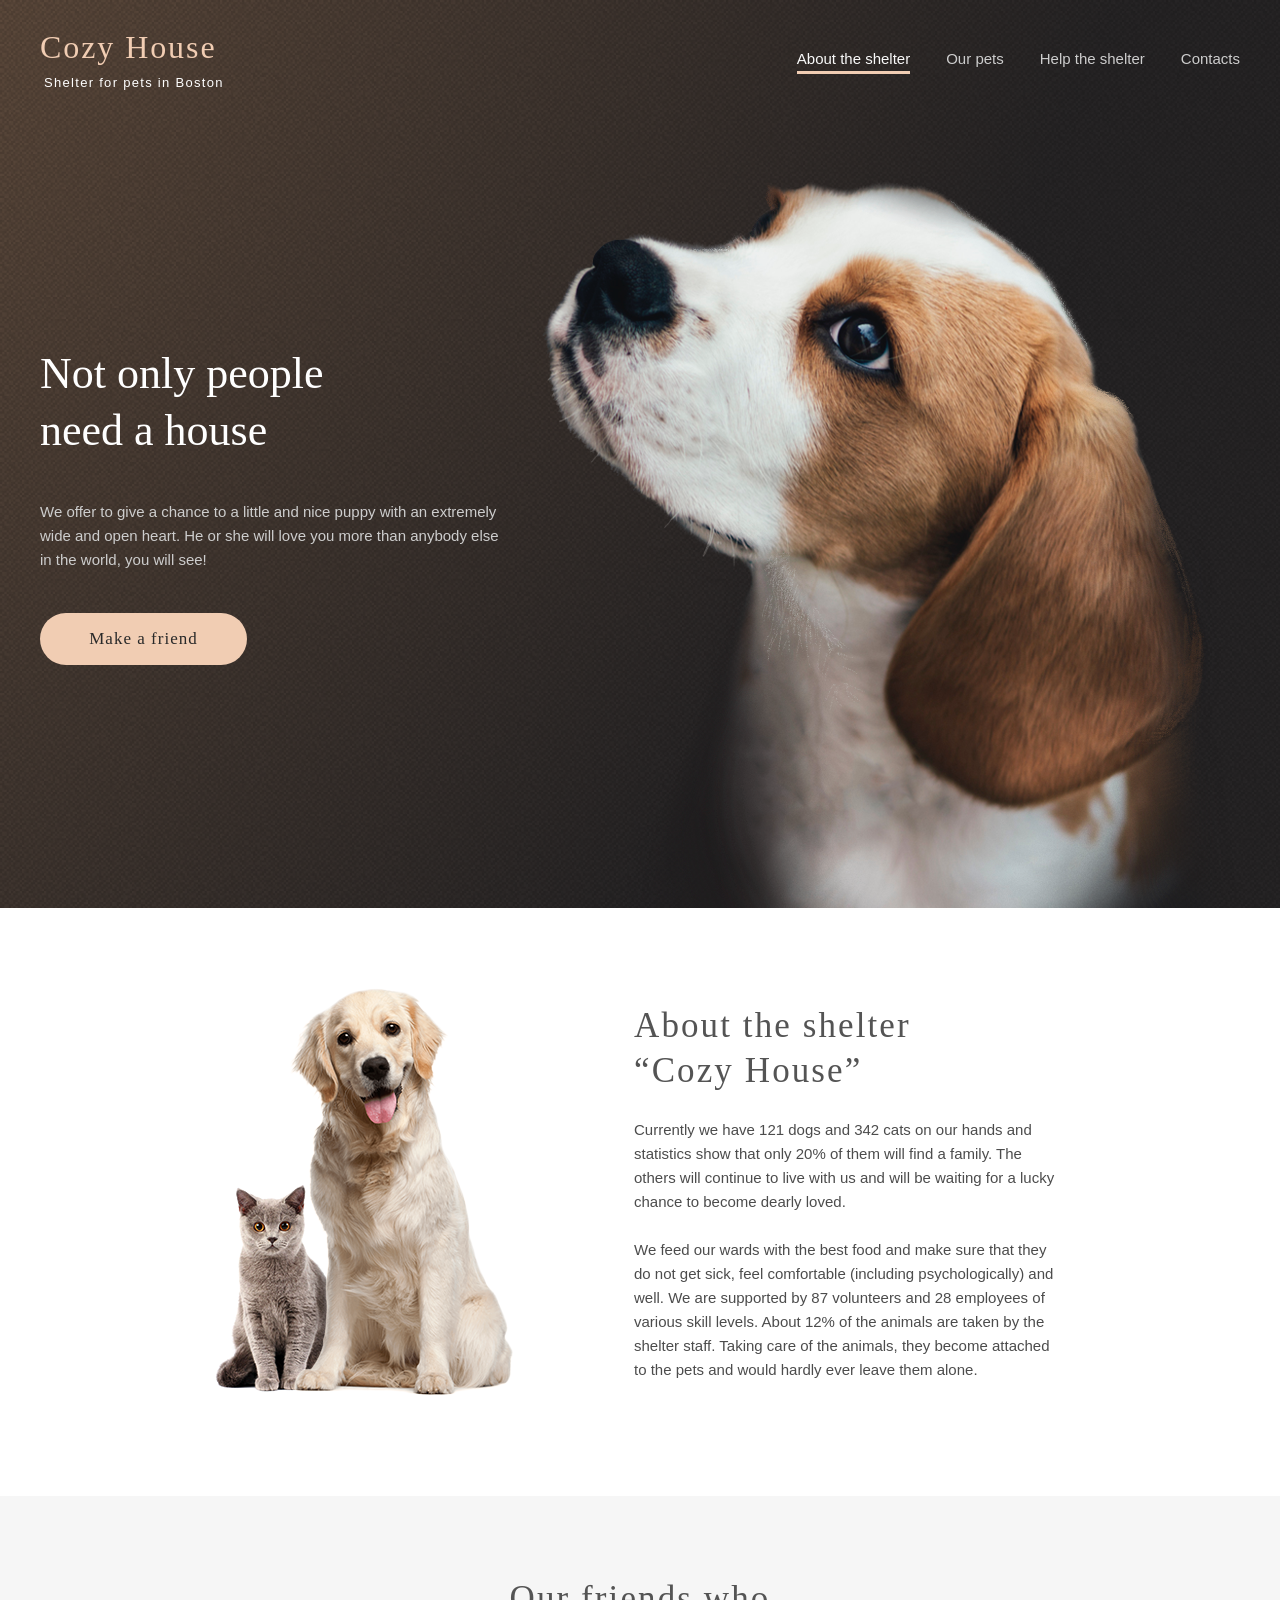
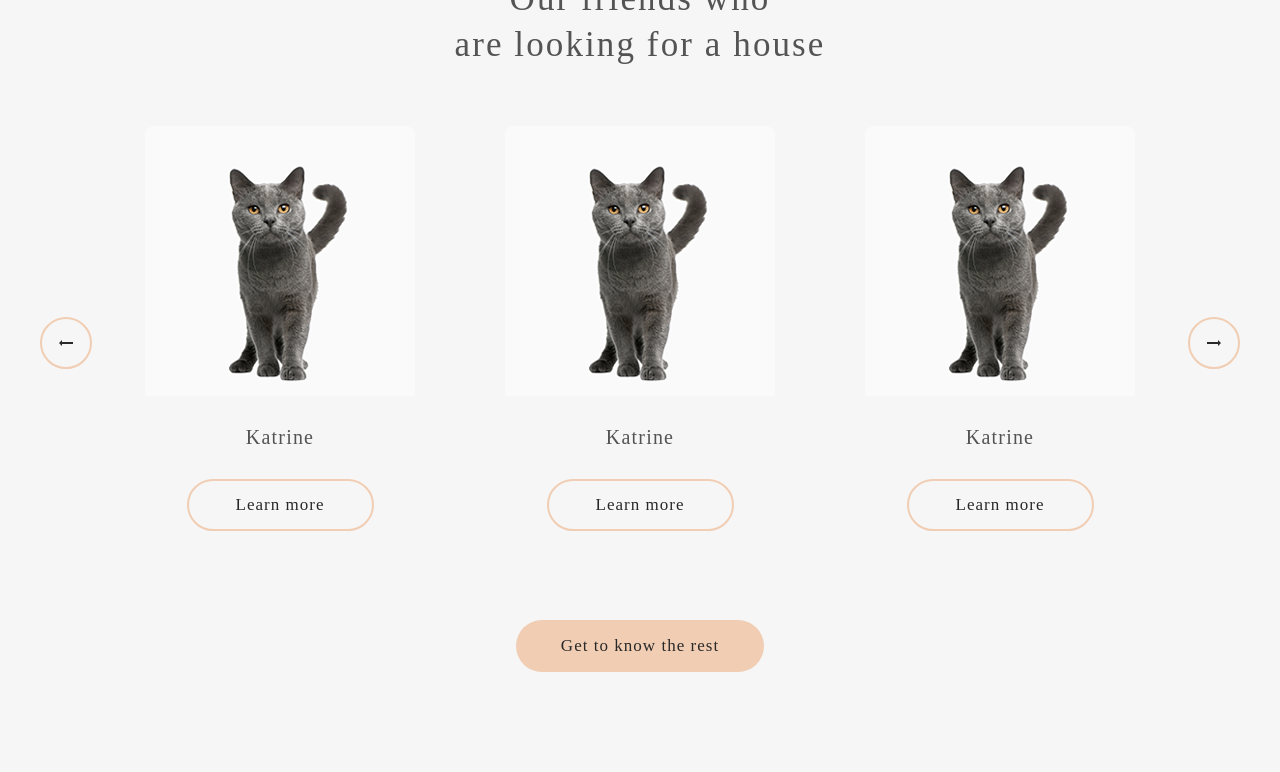
==== shelter/pages/main/index.html @ d829d727 "Merge pull request #4 from rolling-scopes-school/shelter shelter-3" ====
<!DOCTYPE html>
<html lang="en">

<head>
  <meta charset="UTF-8">
  <meta http-equiv="X-UA-Compatible" content="IE=edge">
  <meta name="viewport" content="width=device-width, initial-scale=1.0">
  <link rel="stylesheet" href="style.css">
  <link class="flav" rel="icon" href="../../assets/svg/flav.svg">
  <title>shelter</title>
</head>

<body>
  <header>
    <div class="logo">
      <h1>Cozy House</h1>
      <p>Shelter for pets in Boston</p>
    </div>
    <nav>
      <li class="selected">
        <a href="" class="subheading selected-nav">About the shelter</a>
      </li>
      <li>
        <a href="" class="subheading own-nav">Our pets</a>
      </li>
      <li>
        <a href="" class="subheading own-nav">Help the shelter</a>
      </li>
      <li>
        <a href="" class="subheading own-nav">Contacts</a>
      </li>
    </nav>
  </header>
  <main>
    <section class="not-only">
      <div class="not-only-container">
        <div class="not-only-text">
          <h2 class="header-2">Not only people<br>need a house</h2>
          <p class="subheading">We offer to give a chance to a little and nice puppy with an extremely wide and open
            heart. He or she will love you more than anybody else in the world, you will see!</p>
          <button class="button">Make a friend</button>
        </div>
        <div class="main-dog"></div>
      </div>
    </section>
    <section class="about">
      <div class="about-container">
        <div class="about-pets"></div>
        <div class="about-text">
          <h3 class="header-3">About the shelter<br>“Cozy House”</h3>
          <p class="subheading">Currently we have 121 dogs and 342 cats on our hands and statistics show that only 20% of them will find a family. The others will continue to live with us and will be waiting for a lucky chance to become dearly loved.</p>
          <p class="subheading">We feed our wards with the best food and make sure that they do not get sick, feel comfortable (including psychologically) and well. We are supported by 87 volunteers and 28 employees of various skill levels. About 12% of the animals are taken by the shelter staff. Taking care of the animals, they become attached to the pets and would hardly ever leave them alone.</p>
        </div>
      </div>
    </section>
    <section class="our-friends">
      <div class="our-friends-container">
        <h3 class="header-3">Our friends who<br>are looking for a house</h3>
        <div class="slider">
          <button class="arrow-left">
            <div class="arrow-left-icon"></div>
          </button>
          <button class="arrow-right">
            <div class="arrow-right-icon"></div>
          </button>
          <div class="slider-inner">
            <div class="card">
              <div class="card-foto"></div>
              <h4 class="header-4">Katrine</h4>
              <button class="button">Learn more</button>
            </div>

            <div class="card">
              <div class="card-foto"></div>
              <h4 class="header-4">Katrine</h4>
              <button class="button">Learn more</button>
            </div>

            <div class="card">
              <div class="card-foto"></div>
              <h4 class="header-4">Katrine</h4>
              <button class="button">Learn more</button>
            </div>
          </div>
        </div>
        <button class="button rest">Get to know the rest</button>
      </div>
    </section>
    <section class="help"></section>
    <section class="in-addition"></section>
  </main>
  <footer></footer>
  <script src="script.js"></script>
</body>

</html>
---- shelter/pages/main/style.css ----
@font-face {
  font-family: "GeorgiaRegular";
  src: url("/shelter/assets/fonts/GeorgiaRegular/GeorgiaRegular.eot");
  src: url("/shelter/assets/fonts/GeorgiaRegular/GeorgiaRegular.eot?#iefix")format("embedded-opentype"),
    url("/shelter/assets/fonts/GeorgiaRegular/GeorgiaRegular.woff") format("woff"),
    url("/shelter/assets/fonts/GeorgiaRegular/GeorgiaRegular.ttf") format("truetype");
  font-style: normal;
  font-weight: 400;
}

@font-face {
  font-family: "ArialRegular";
  src: url("/shelter/assets/fonts/ArialRegular/ArialRegular.eot");
  src: url("/shelter/assets/fonts/ArialRegular/ArialRegular.eot?#iefix")format("embedded-opentype"),
    url("/shelter/assets/fonts/ArialRegular/ArialRegular.woff") format("woff"),
    url("/shelter/assets/fonts/ArialRegular/ArialRegular.ttf") format("truetype");
  font-weight: 400;
}

* {
  box-sizing: border-box;
}

p,
h1,
h2,
h3,
h4 {
  margin-block-start: 0;
  margin-block-end: 0;
}

.header-2 {
  font-family: 'Georgia';
  font-style: normal;
  font-weight: 400;
  font-size: 44px;
  line-height: 130%;
  /* or 57px */
}

.header-3 {
  font-family: 'Georgia';
  font-style: normal;
  font-weight: 400;
  font-size: 35px;
  line-height: 130%;
  /* or 45px */
  letter-spacing: 0.06em;
}

.header-4 {
  font-family: 'Georgia';
  font-style: normal;
  font-weight: 400;
  font-size: 20px;
  line-height: 115%;
  /* identical to box height, or 23px */
  letter-spacing: 0.06em;
}

.header-5 {
  font-family: 'Georgia';
  font-style: normal;
  font-weight: 400;
  font-size: 20px;
  line-height: 115%;
  /* identical to box height, or 23px */
  letter-spacing: 0.06em;
}

.subheading {
  font-family: 'Arial';
  font-style: normal;
  font-weight: 400;
  font-size: 15px;
  line-height: 160%;
  /* identical to box height, or 24px */
}

.paragraph {
  font-family: 'Arial';
  font-style: italic;
  font-weight: 400;
  font-size: 12px;
  line-height: 150%;
  /* identical to box height, or 18px */
}

.button {
  font-family: 'Georgia';
  font-style: normal;
  font-weight: 400;
  font-size: 17px;
  line-height: 130%;
  /* identical to box height, or 22px */
  letter-spacing: 0.06em;
  margin-block-end: 0;
}

body {
  width: 100vw;
  height: 100vh;
  margin: 0;
  display: flex;
  flex-direction: column;
  align-items: center;
  /* background-color: rgb(210, 194, 225); */
  scroll-behavior: smooth;
}

header {
  width: 1280px;
  height: 60px;
  padding: 0px 40px;
  display: flex;
  flex-direction: row;
  justify-content: space-between;
  align-items: center;
  position: absolute;
  top: 30px;
}

.logo {
  height: 100%;
}

.logo h1 {
  font-family: 'Georgia';
  font-style: normal;
  font-weight: 400;
  font-size: 32px;
  line-height: 110%;
  /* or 35px */
  letter-spacing: 0.06em;
  color: #F1CDB3;
}

.logo p {
  font-family: 'Arial';
  font-style: normal;
  font-weight: 400;
  font-size: 13px;
  line-height: 15px;
  /* identical to box height */
  letter-spacing: 0.1em;
  color: #FFFFFF;
  margin-block-start: 10px;
  padding-left: 4px;
}

header nav {
  display: flex;
  flex-direction: row;
  column-gap: 36px;
}

header nav li {
  list-style: none;
}

header nav li a {
  text-decoration: none;
}

.own-nav {
  color: #CDCDCD;
}

.selected-nav {
  color: #FAFAFA;
}

.selected {
  border-bottom: solid 3px #F1CDB3;
}


main {
  width: 1280px;
}

.not-only {
  width: 100%;
  background: url("../../assets/png/start-screen-gradient-background.png")
}

.not-only-container {
  width: 100%;
  padding: 180px 40px 0px 40px;
  display: flex;
  flex-direction: row;
  justify-content: space-between;
  /* text-align: center; */
}

.not-only-text {
  width: 39%;
  padding-top: 165px;
  display: flex;
  flex-direction: column;
  row-gap: 41px;
}

.not-only-text h2 {
  color: #FFFFFF;
}

.not-only-text p {
  color: #CDCDCD;
}

.not-only-text button {
  width: 207px;
  height: 52px;
  /* width: 45.2%; */
  /* padding: 15px 1px; */
  background: #F1CDB3;
  border-radius: 100px;
  border: #F1CDB3;
  color: #292929;
}

.main-dog {
  width: 698px;
  height: 728px;
  background: url("../../assets/png/start-screen-puppy.png");
}




/* about */
.about {
  width: 100%;
}

.about-container {
  padding: 80px 40px 100px 40px;
  display: flex;
  flex-direction: row;
  align-items: center;
  column-gap: 120px;
}

.about-pets {
  margin-left: 14.5%;
  width: 300px;
  height: 408px;
  background: url("../../assets/png/about-pets.png");
}

.about-text {
  width: 36%;
  display: flex;
  flex-direction: column;
  row-gap: 24px;
}

.about-text h3 {
  color: #545454;
}

.about-text p {
  color: #4C4C4C;
}



/* our-friends */
.our-friends {
  width: 100%;
  background: #F6F6F6;
}

.our-friends-container {
  padding: 80px 40px 100px 40px;
  display: flex;
  flex-direction: column;
  align-items: center;
  row-gap: 59px;
}

.our-friends-container h3 {
  text-align: center;
  color: #545454;
}

.slider {
  width: 100%;
  position: relative;
}

.slider-inner {
  padding: 0px 105px;
  display: flex;
  flex-direction: row;
  column-gap: 90px;
}

.arrow-left {
  width: 52px;
  height: 52px;
  position: absolute;
  top: 44%;
  left: 0;
  border: 2px solid #F1CDB3;
  border-radius: 100px;
  background: none;
  display: flex;
  flex-direction: row;
  justify-content: center;
  align-items: center;
}

.arrow-left-icon {
  width: 14px;
  height: 6px;
  background: url("../../assets/svg/left.svg");
}

.arrow-right {
  width: 52px;
  height: 52px;
  position: absolute;
  top: 44%;
  right: 0;
  border: 2px solid #F1CDB3;
  background: none;
  border-radius: 100px;
  display: flex;
  flex-direction: row;
  justify-content: center;
  align-items: center;
}

.arrow-right-icon {
  width: 14px;
  height: 6px;
  background: url("../../assets/svg/right.svg");
}

.card {
  width: 270px;
  height: 435px;
  padding-bottom: 30px;
  display: flex;
  flex-direction: column;
  align-items: center;
  justify-content: space-between;
}

.card h4 {
  color: #545454;
}

.card-foto {
  width: 270px;
  height: 270px;
  border-radius: 9px 9px 0px 0px;
  background: url("../../assets/png/pets-katrine.png");
}

.card button {
  width: 187px;
  height: 52px;
  border: 2px solid #F1CDB3;
  border-radius: 100px;
  background: none;
  color: #292929;
}

.rest {
  padding: 15px 45px;
  background: #F1CDB3;
  border-radius: 100px;
  border: #F1CDB3;
  color: #292929;
}







footer {
  width: 1280px;
}
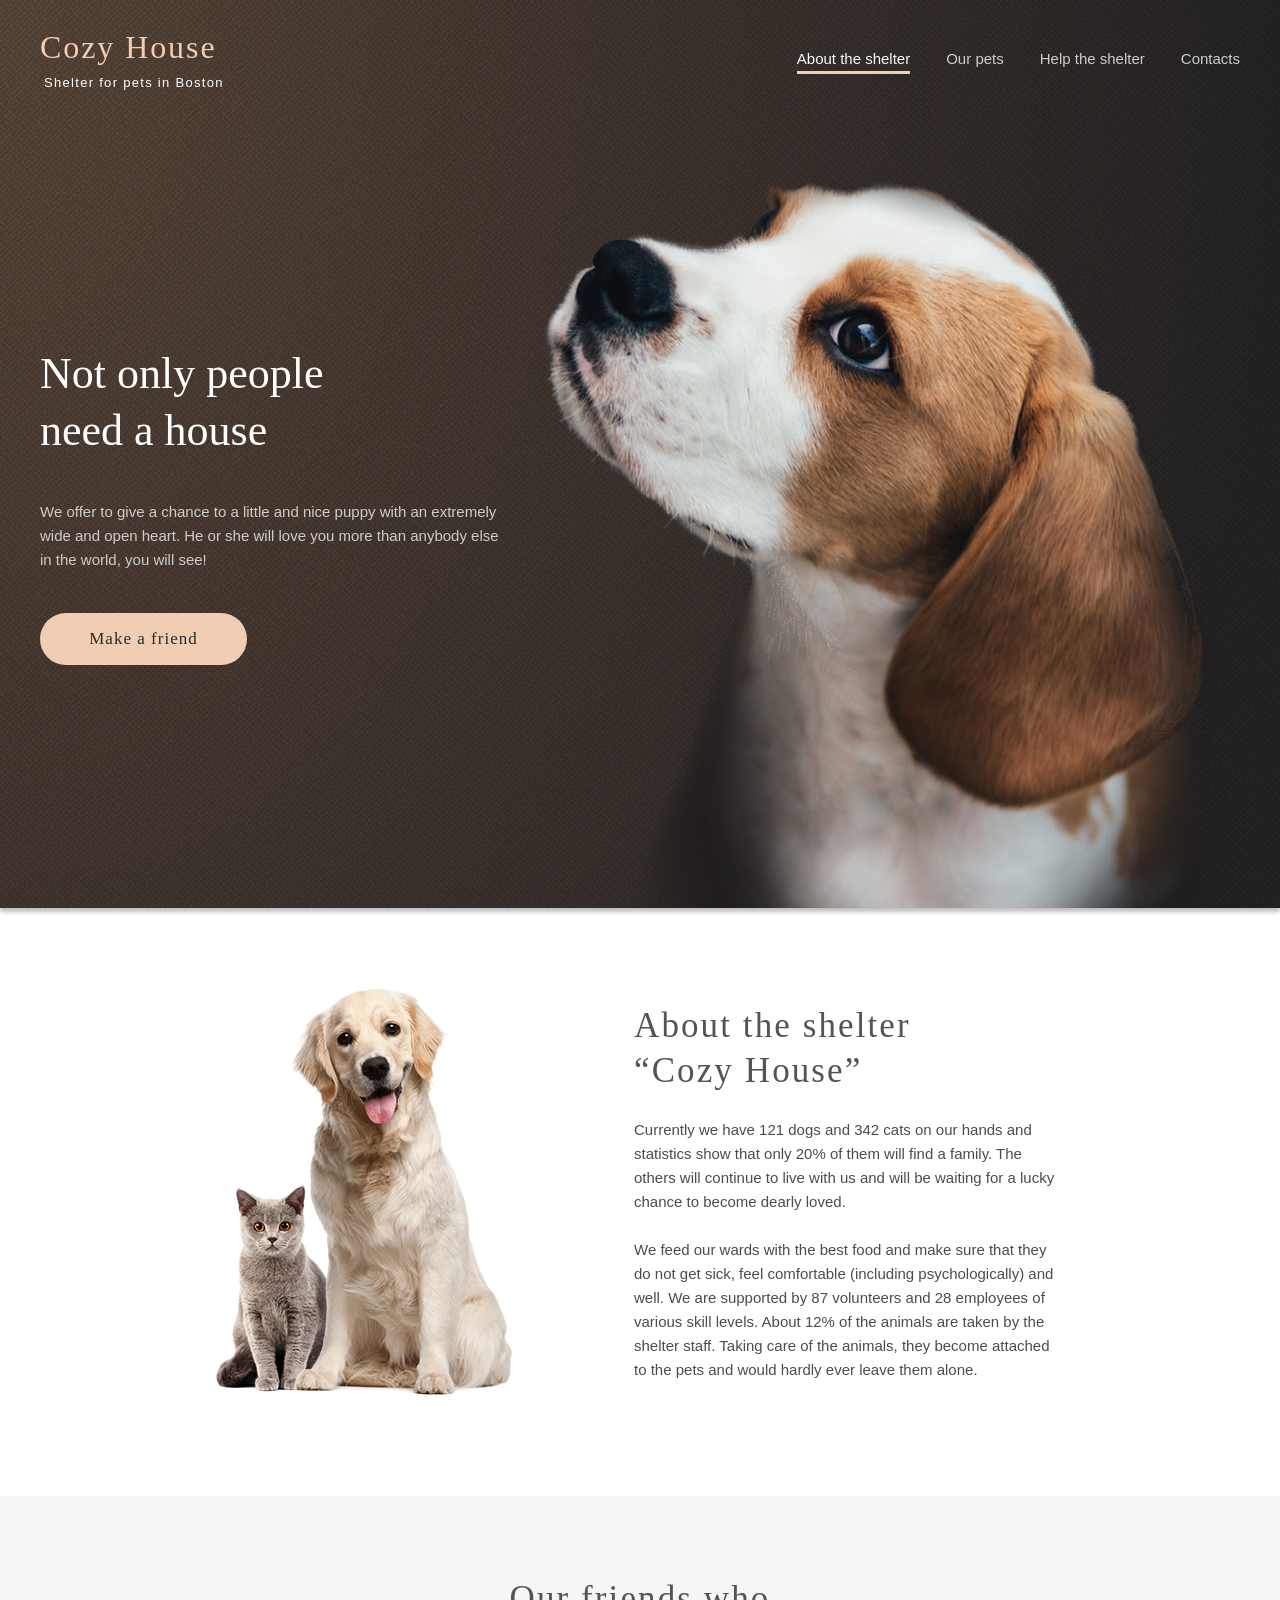
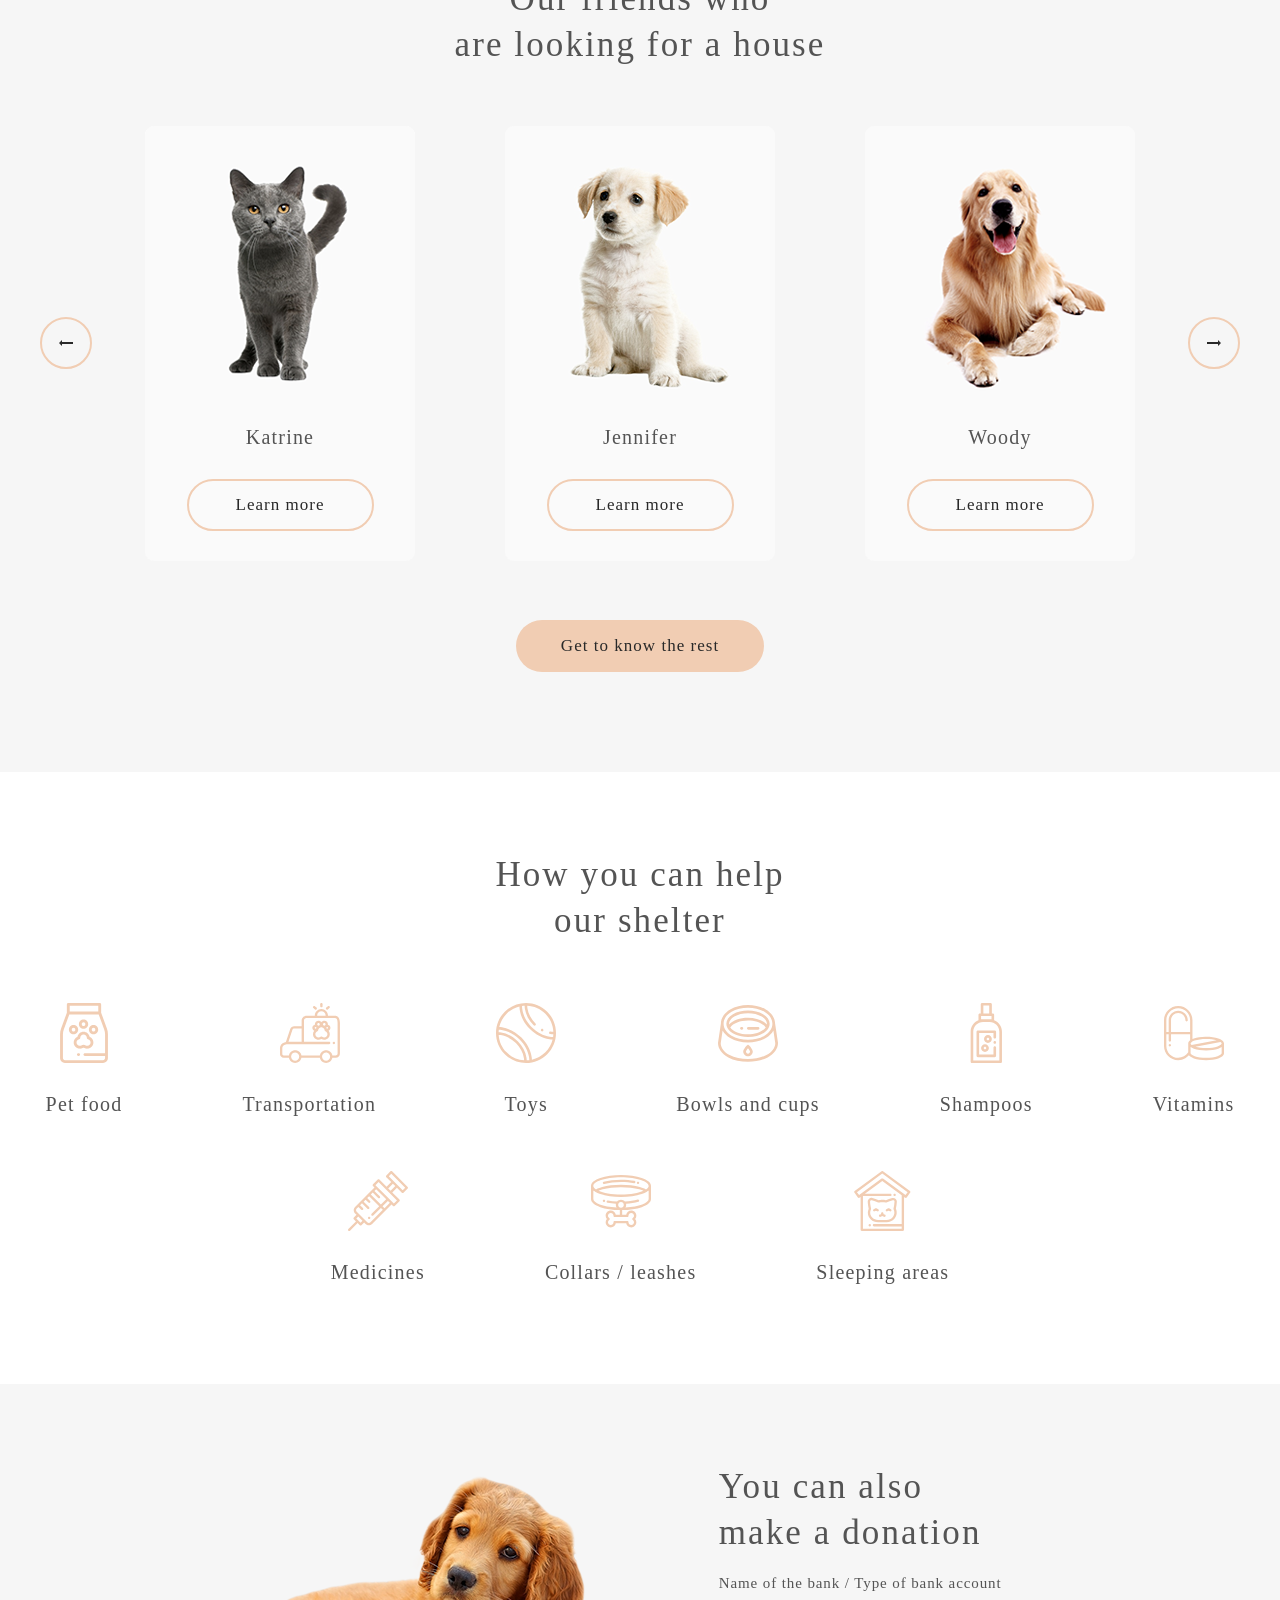
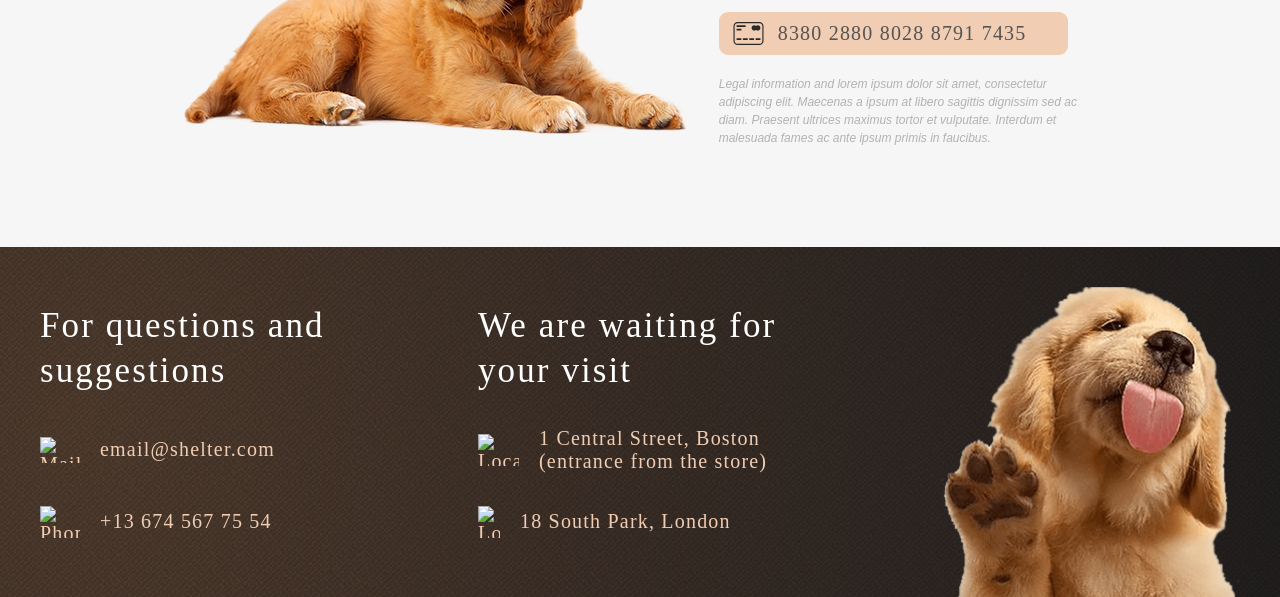
==== commit 104c48a5: "Merge pull request #5 from rolling-scopes-school/shelter shelter-4" ====
--- a/shelter/pages/main/index.html
+++ b/shelter/pages/main/index.html
@@ -13,23 +13,32 @@
 <body>
   <header>
     <div class="logo">
-      <h1>Cozy House</h1>
-      <p>Shelter for pets in Boston</p>
+      <h1><a href="#">Cozy House
+          <span class="logo-text">Shelter for pets in Boston</span>
+        </a></h1>
+      <!-- <p>Shelter for pets in Boston</p> -->
     </div>
-    <nav>
-      <li class="selected">
-        <a href="" class="subheading selected-nav">About the shelter</a>
-      </li>
-      <li>
-        <a href="" class="subheading own-nav">Our pets</a>
-      </li>
-      <li>
-        <a href="" class="subheading own-nav">Help the shelter</a>
-      </li>
-      <li>
-        <a href="" class="subheading own-nav">Contacts</a>
-      </li>
-    </nav>
+    <div class="navigation">
+      <input type="radio" name="groop" id="about" checked="checked">
+      <label for="about">
+        <a href="" class="subheading">About the shelter</a>
+      </label>
+
+      <input type="radio" name="groop" id="pets">
+      <label for="pets">
+        <a href="../our-pets/index.html" class="subheading">Our pets</a>
+      </label>
+
+      <input type="radio" name="groop" id="help-shelter" >
+      <label for="help-shelter">
+        <a href="#help" class="subheading">Help the shelter</a>
+      </label>
+
+      <input type="radio" name="groop" id="contacts">
+      <label for="contacts">
+        <a href="#footer" class="subheading">Contacts</a>
+      </label>
+    </div>
   </header>
   <main>
     <section class="not-only">
@@ -38,22 +47,33 @@
           <h2 class="header-2">Not only people<br>need a house</h2>
           <p class="subheading">We offer to give a chance to a little and nice puppy with an extremely wide and open
             heart. He or she will love you more than anybody else in the world, you will see!</p>
-          <button class="button">Make a friend</button>
+          <form action="#our-friends">
+            <button class="button">Make a friend
+              <!-- <a href="#our-friends" class="button">Make a friend</a> -->
+            </button>
+          </form>
         </div>
         <div class="main-dog"></div>
       </div>
     </section>
+
     <section class="about">
       <div class="about-container">
         <div class="about-pets"></div>
         <div class="about-text">
           <h3 class="header-3">About the shelter<br>“Cozy House”</h3>
-          <p class="subheading">Currently we have 121 dogs and 342 cats on our hands and statistics show that only 20% of them will find a family. The others will continue to live with us and will be waiting for a lucky chance to become dearly loved.</p>
-          <p class="subheading">We feed our wards with the best food and make sure that they do not get sick, feel comfortable (including psychologically) and well. We are supported by 87 volunteers and 28 employees of various skill levels. About 12% of the animals are taken by the shelter staff. Taking care of the animals, they become attached to the pets and would hardly ever leave them alone.</p>
+          <p class="subheading">Currently we have 121 dogs and 342 cats on our hands and statistics show that only 20%
+            of them will find a family. The others will continue to live with us and will be waiting for a lucky chance
+            to become dearly loved.</p>
+          <p class="subheading">We feed our wards with the best food and make sure that they do not get sick, feel
+            comfortable (including psychologically) and well. We are supported by 87 volunteers and 28 employees of
+            various skill levels. About 12% of the animals are taken by the shelter staff. Taking care of the animals,
+            they become attached to the pets and would hardly ever leave them alone.</p>
         </div>
       </div>
     </section>
-    <section class="our-friends">
+
+    <section class="our-friends" id="our-friends">
       <div class="our-friends-container">
         <h3 class="header-3">Our friends who<br>are looking for a house</h3>
         <div class="slider">
@@ -65,20 +85,20 @@
           </button>
           <div class="slider-inner">
             <div class="card">
-              <div class="card-foto"></div>
+              <div class="card-foto one"></div>
               <h4 class="header-4">Katrine</h4>
               <button class="button">Learn more</button>
             </div>
 
             <div class="card">
-              <div class="card-foto"></div>
-              <h4 class="header-4">Katrine</h4>
+              <div class="card-foto two"></div>
+              <h4 class="header-4">Jennifer</h4>
               <button class="button">Learn more</button>
             </div>
 
             <div class="card">
-              <div class="card-foto"></div>
-              <h4 class="header-4">Katrine</h4>
+              <div class="card-foto three"></div>
+              <h4 class="header-4">Woody</h4>
               <button class="button">Learn more</button>
             </div>
           </div>
@@ -86,10 +106,54 @@
         <button class="button rest">Get to know the rest</button>
       </div>
     </section>
-    <section class="help"></section>
-    <section class="in-addition"></section>
+
+    <section class="help" id="help">
+      <div class="help-container">
+        <h3 class="header-3">How you can help<br>our shelter</h3>
+        <div class="option"></div>
+      </div>
+    </section>
+
+    <section class="in-addition">
+      <div class="in-addition-container">
+        <div class="in-addition-foto"></div>
+        <div class="in-addition-text">
+          <h3 class="header-3">You can also<br>make a donation</h3>
+          <p class="bank-text">Name of the bank / Type of bank account</p>
+          <form action="">
+            <!-- <div class="credit-card"></div> -->
+            <a class="header-4" href="#!"><img src="../../assets/svg/credit-card.svg" width="35" height="23"
+                alt="Card">8380 2880 8028 8791 7435</a>
+            <!-- <input type="text" placeholder="8380 2880 8028 8791 7435"> -->
+          </form>
+          <p class="paragraph legal-text">Legal information and lorem ipsum dolor sit amet, consectetur adipiscing elit.
+            Maecenas a ipsum at libero sagittis dignissim sed ac diam. Praesent ultrices maximus tortor et vulputate.
+            Interdum et malesuada fames ac ante ipsum primis in faucibus.</p>
+        </div>
+      </div>
+    </section>
   </main>
-  <footer></footer>
+
+  <footer id="footer">
+    <div class="footer-container">
+      <div class="question">
+        <h3 class="header-3">For questions and suggestions</h3>
+        <a class="header-4 mail" href="mailto:email@shelter.com"><img src="../../assets/svg/mail.svg" width="40"
+            height="26" alt="Mail">email@shelter.com</a>
+        <a class="header-4 phone" href="tel:+136745677554"><img src="../../assets/svg/phone.svg" width="40" height="32"
+            alt="Phone">+13 674 567 75 54</a>
+      </div>
+      <div class="visit">
+        <h3 class="header-3">We are waiting for your visit</h3>
+        <a class="header-4 boston" href="https://goo.gl/maps/nt6vTJ9XZNbZL6TB6" target="_blank"><img
+            src="../../assets/svg/pin.svg" width="41" height="32" alt="Location">1 Central Street, Boston (entrance from
+          the store)</a>
+        <a class="header-4 london" href="https://goo.gl/maps/rjoDb4aJfvXNFK4E7" target="_blank"><img
+            src="../../assets/svg/pin.svg" width="22" height="32" alt="Location">18 South Park, London</a>
+      </div>
+      <div class="footer-dog"></div>
+    </div>
+  </footer>
   <script src="script.js"></script>
 </body>
 
--- a/shelter/pages/main/style.css
+++ b/shelter/pages/main/style.css
@@ -19,6 +19,10 @@
 
 * {
   box-sizing: border-box;
+}
+
+html {
+  scroll-behavior: smooth;
 }
 
 p,
@@ -106,7 +110,6 @@
   flex-direction: column;
   align-items: center;
   /* background-color: rgb(210, 194, 225); */
-  scroll-behavior: smooth;
 }
 
 header {
@@ -125,7 +128,18 @@
   height: 100%;
 }
 
-.logo h1 {
+/* .logo h1 {
+  font-family: 'Georgia';
+  font-style: normal;
+  font-weight: 400;
+  font-size: 32px;
+  line-height: 110%;
+  letter-spacing: 0.06em;
+  color: #F1CDB3;
+} */
+
+.logo a {
+  text-decoration: none;
   font-family: 'Georgia';
   font-style: normal;
   font-weight: 400;
@@ -134,9 +148,17 @@
   /* or 35px */
   letter-spacing: 0.06em;
   color: #F1CDB3;
-}
-
-.logo p {
+  display: flex;
+  flex-direction: column;
+  transition: color 0.4s;
+}
+
+.logo a:hover {
+  color: #FDDCC4;
+  transition: color 0.2s;
+}
+
+.logo-text {
   font-family: 'Arial';
   font-style: normal;
   font-weight: 400;
@@ -149,27 +171,41 @@
   padding-left: 4px;
 }
 
-header nav {
-  display: flex;
-  flex-direction: row;
-  column-gap: 36px;
-}
-
-header nav li {
-  list-style: none;
-}
-
-header nav li a {
+.navigation {
+  display: flex;
+  flex-direction: row;
+  column-gap: 14px;
+}
+
+input {
+  width: 0;
+  height: 0;
+  appearance: none;
+}
+
+.navigation a {
+  color: #CDCDCD;
+  display: flex;
+  flex-direction: column;
+  row-gap: 1px;
   text-decoration: none;
-}
-
-.own-nav {
-  color: #CDCDCD;
-}
-
-.selected-nav {
+  transition: color 0.4s;
+}
+
+.navigation a:hover {
   color: #FAFAFA;
-}
+  transition: color 0.2s;
+}
+
+input:checked+label a {
+  color: #FAFAFA;
+  border-bottom: solid 3px #F1CDB3;
+}
+
+/* label a:active {
+  color: #FAFAFA;
+} */
+
 
 .selected {
   border-bottom: solid 3px #F1CDB3;
@@ -177,16 +213,20 @@
 
 
 main {
+  width: 100%;
+}
+
+.not-only {
+  width: 100%;
+  background: url("../../assets/png/noise_transparent@2x.png"), radial-gradient(100% 215.42% at 0% 0%, #5B483A 0%, #262425 100%), #211F20;
+  box-shadow: 0px 4px 4px rgba(0, 0, 0, 0.25);
+  display: flex;
+  flex-direction: column;
+  align-items: center;
+}
+
+.not-only-container {
   width: 1280px;
-}
-
-.not-only {
-  width: 100%;
-  background: url("../../assets/png/start-screen-gradient-background.png")
-}
-
-.not-only-container {
-  width: 100%;
   padding: 180px 40px 0px 40px;
   display: flex;
   flex-direction: row;
@@ -215,10 +255,17 @@
   height: 52px;
   /* width: 45.2%; */
   /* padding: 15px 1px; */
-  background: #F1CDB3;
+  background-color: #F1CDB3;
   border-radius: 100px;
   border: #F1CDB3;
   color: #292929;
+  cursor: pointer;
+  transition: background-color 0.4s;
+}
+
+.not-only-text button:hover {
+  background-color: #FDDCC4;
+  transition: background-color 0.2s;
 }
 
 .main-dog {
@@ -233,9 +280,13 @@
 /* about */
 .about {
   width: 100%;
+  display: flex;
+  flex-direction: column;
+  align-items: center;
 }
 
 .about-container {
+  width: 1280px;
   padding: 80px 40px 100px 40px;
   display: flex;
   flex-direction: row;
@@ -271,9 +322,13 @@
 .our-friends {
   width: 100%;
   background: #F6F6F6;
+  display: flex;
+  flex-direction: column;
+  align-items: center;
 }
 
 .our-friends-container {
+  width: 1280px;
   padding: 80px 40px 100px 40px;
   display: flex;
   flex-direction: column;
@@ -311,7 +366,19 @@
   flex-direction: row;
   justify-content: center;
   align-items: center;
-}
+  cursor: pointer;
+  transition: background-color 0.4s;
+}
+
+.arrow-left:hover {
+  background-color: #FDDCC4;
+  border: none;
+  transition: background-color 0.2s;
+}
+
+/* .arrow-left:disabled {
+  border: 2px solid #CDCDCD;
+} */
 
 .arrow-left-icon {
   width: 14px;
@@ -332,6 +399,14 @@
   flex-direction: row;
   justify-content: center;
   align-items: center;
+  cursor: pointer;
+  transition: background-color 0.4s;
+}
+
+.arrow-right:hover {
+  background-color: #FDDCC4;
+  border: none;
+  transition: background-color 0.2s;
 }
 
 .arrow-right-icon {
@@ -348,6 +423,21 @@
   flex-direction: column;
   align-items: center;
   justify-content: space-between;
+  background-color: #FAFAFA;
+  border-radius: 9px;
+  transition: background-color 0.4s;
+}
+
+.card:hover {
+  box-shadow: 0px 2px 35px 14px rgba(13, 13, 13, 0.04);
+  background-color: #FFFFFF;
+  transition: background-color 0.2s;
+}
+
+.card:hover button {
+  background-color: #FDDCC4;
+  border: none;
+  transition: background-color 0.2s;
 }
 
 .card h4 {
@@ -358,7 +448,18 @@
   width: 270px;
   height: 270px;
   border-radius: 9px 9px 0px 0px;
+}
+
+.one {
   background: url("../../assets/png/pets-katrine.png");
+}
+
+.two {
+  background: url("../../assets/png/pets-jennifer.png");
+}
+
+.three {
+  background: url("../../assets/png/pets-woody.png");
 }
 
 .card button {
@@ -368,22 +469,276 @@
   border-radius: 100px;
   background: none;
   color: #292929;
+  transition: background-color 0.4s;
 }
 
 .rest {
   padding: 15px 45px;
-  background: #F1CDB3;
+  background-color: #F1CDB3;
   border-radius: 100px;
   border: #F1CDB3;
   color: #292929;
-}
-
-
+  cursor: pointer;
+  transition: background-color 0.4s;
+}
+
+.rest:hover {
+  background-color: #FDDCC4;
+  transition: background-color 0.2s;
+}
+
+/* help */
+.help {
+  width: 100%;
+  display: flex;
+  flex-direction: column;
+  align-items: center;
+}
+
+.help-container {
+  width: 1280px;
+  padding: 80px 40px 100px 40px;
+  display: flex;
+  flex-direction: column;
+  align-items: center;
+  row-gap: 60px;
+}
+
+.help-container h3 {
+  text-align: center;
+  color: #545454;
+}
+
+.option {
+  width: 100%;
+  display: flex;
+  flex-direction: row;
+  flex-wrap: wrap;
+  justify-content: center;
+  column-gap: 120px;
+  row-gap: 55px;
+}
+
+.option-card {
+  min-width: 60px;
+  height: 113px;
+  display: flex;
+  flex-direction: column;
+  justify-content: space-between;
+  align-items: center;
+}
+
+.option-card h4 {
+  color: #545454;
+}
+
+.option-card-foto {
+  width: 100%;
+  height: 60px;
+  background-repeat: no-repeat;
+  background-position: center;
+}
+
+.option-card-1 .option-card-foto {
+  background-image: url('../../assets/svg/pet-food.svg');
+}
+
+.option-card-2 .option-card-foto {
+  background-image: url('../../assets/svg/transportation.svg');
+}
+
+.option-card-3 .option-card-foto {
+  background-image: url('../../assets/svg/toys.svg');
+}
+
+.option-card-4 .option-card-foto {
+  background-image: url('../../assets/svg/bowls-and-cups.svg');
+}
+
+.option-card-5 .option-card-foto {
+  background-image: url('../../assets/svg/shampoos.svg');
+}
+
+.option-card-6 .option-card-foto {
+  background-image: url('../../assets/svg/vitamins.svg');
+}
+
+.option-card-7 .option-card-foto {
+  background-image: url('../../assets/svg/medicines.svg');
+}
+
+.option-card-8 .option-card-foto {
+  background-image: url('../../assets/svg/collars-or-leashes.svg');
+}
+
+.option-card-9 .option-card-foto {
+  background-image: url('../../assets/svg/sleeping-area.svg');
+}
+
+
+
+
+
+/* in-addition */
+.in-addition {
+  width: 100%;
+  background: #F6F6F6;
+  display: flex;
+  flex-direction: column;
+  align-items: center;
+}
+
+.in-addition-container {
+  width: 1280px;
+  padding: 80px 0px 100px 0px;
+  display: flex;
+  flex-direction: row;
+  align-items: center;
+  justify-content: center;
+  column-gap: 30px;
+}
+
+.in-addition-foto {
+  width: 505px;
+  height: 261px;
+  background: url("../../assets/png/donation-dog.png");
+}
+
+.in-addition-text {
+  width: 29.5%;
+  display: flex;
+  flex-direction: column;
+  row-gap: 20px;
+}
+
+.in-addition-text h3 {
+  color: #545454;
+}
+
+.bank-text {
+  font-family: 'Georgia';
+  font-style: normal;
+  font-weight: 400;
+  font-size: 15px;
+  line-height: 110%;
+  /* identical to box height, or 17px */
+  display: flex;
+  align-items: center;
+  letter-spacing: 0.06em;
+  color: #545454;
+}
+
+.in-addition-text form {
+  width: 349px;
+  height: 43px;
+  padding: 10px 12px;
+  background: #F1CDB3;
+  border-radius: 9px;
+  transition: background-color 0.4s;
+}
+
+.in-addition-text form:hover {
+  background: #FDDCC4;
+  transition: background-color 0.2s;
+}
+
+.in-addition-text a {
+  width: 100%;
+  text-decoration: none;
+  color: #545454;
+  display: flex;
+  flex-direction: row;
+  align-items: center;
+  column-gap: 12px
+}
+
+/* .in-addition-text input::placeholder {
+  font-family: 'Georgia';
+  font-style: normal;
+  font-weight: 400;
+  font-size: 20px;
+  line-height: 115%;
+  letter-spacing: 0.06em;
+  color: #545454;
+} */
+
+/* .credit-card {
+  width: 35px;
+  height: 23px;
+  background: url("../../assets/svg/credit-card.svg");
+} */
+
+.legal-text {
+  color: #B2B2B2;
+}
 
 
 
 
 
 footer {
+  width: 100%;
+  background: url("../../assets/png/noise_transparent@2x.png"), radial-gradient(110.67% 538.64% at 5.73% 50%, #513D2F 0%, #1A1A1C 100%), #211F20;
+  display: flex;
+  flex-direction: column;
+  align-items: center;
+}
+
+.footer-container {
   width: 1280px;
+  height: 100%;
+  padding: 40px 40px 0px 40px;
+  display: flex;
+  flex-direction: row;
+  justify-content: space-between;
+  /* column-gap: 160px; */
+}
+
+.question,
+.visit {
+  height: 81%;
+  padding-top: 16px;
+  display: flex;
+  flex-direction: column;
+  justify-content: space-between;
+}
+
+.question {
+  width: 24%;
+}
+
+.visit {
+  width: 26%;
+}
+
+.question h3,
+.visit h3 {
+  color: #FFFFFF;
+}
+
+.mail,
+.phone,
+.boston,
+.london {
+  display: flex;
+  flex-direction: row;
+  align-items: center;
+  column-gap: 20px;
+  text-decoration: none;
+  color: #F1CDB3;
+  transition: background-color 0.4s;
+}
+
+.mail:hover,
+.phone:hover,
+.boston:hover,
+.london:hover {
+  color: #f5e2d5;
+  transition: background-color 0.2s;
+}
+
+.footer-dog {
+  width: 300px;
+  height: 310px;
+  background: url("../../assets/png/footer-puppy.png");
 }
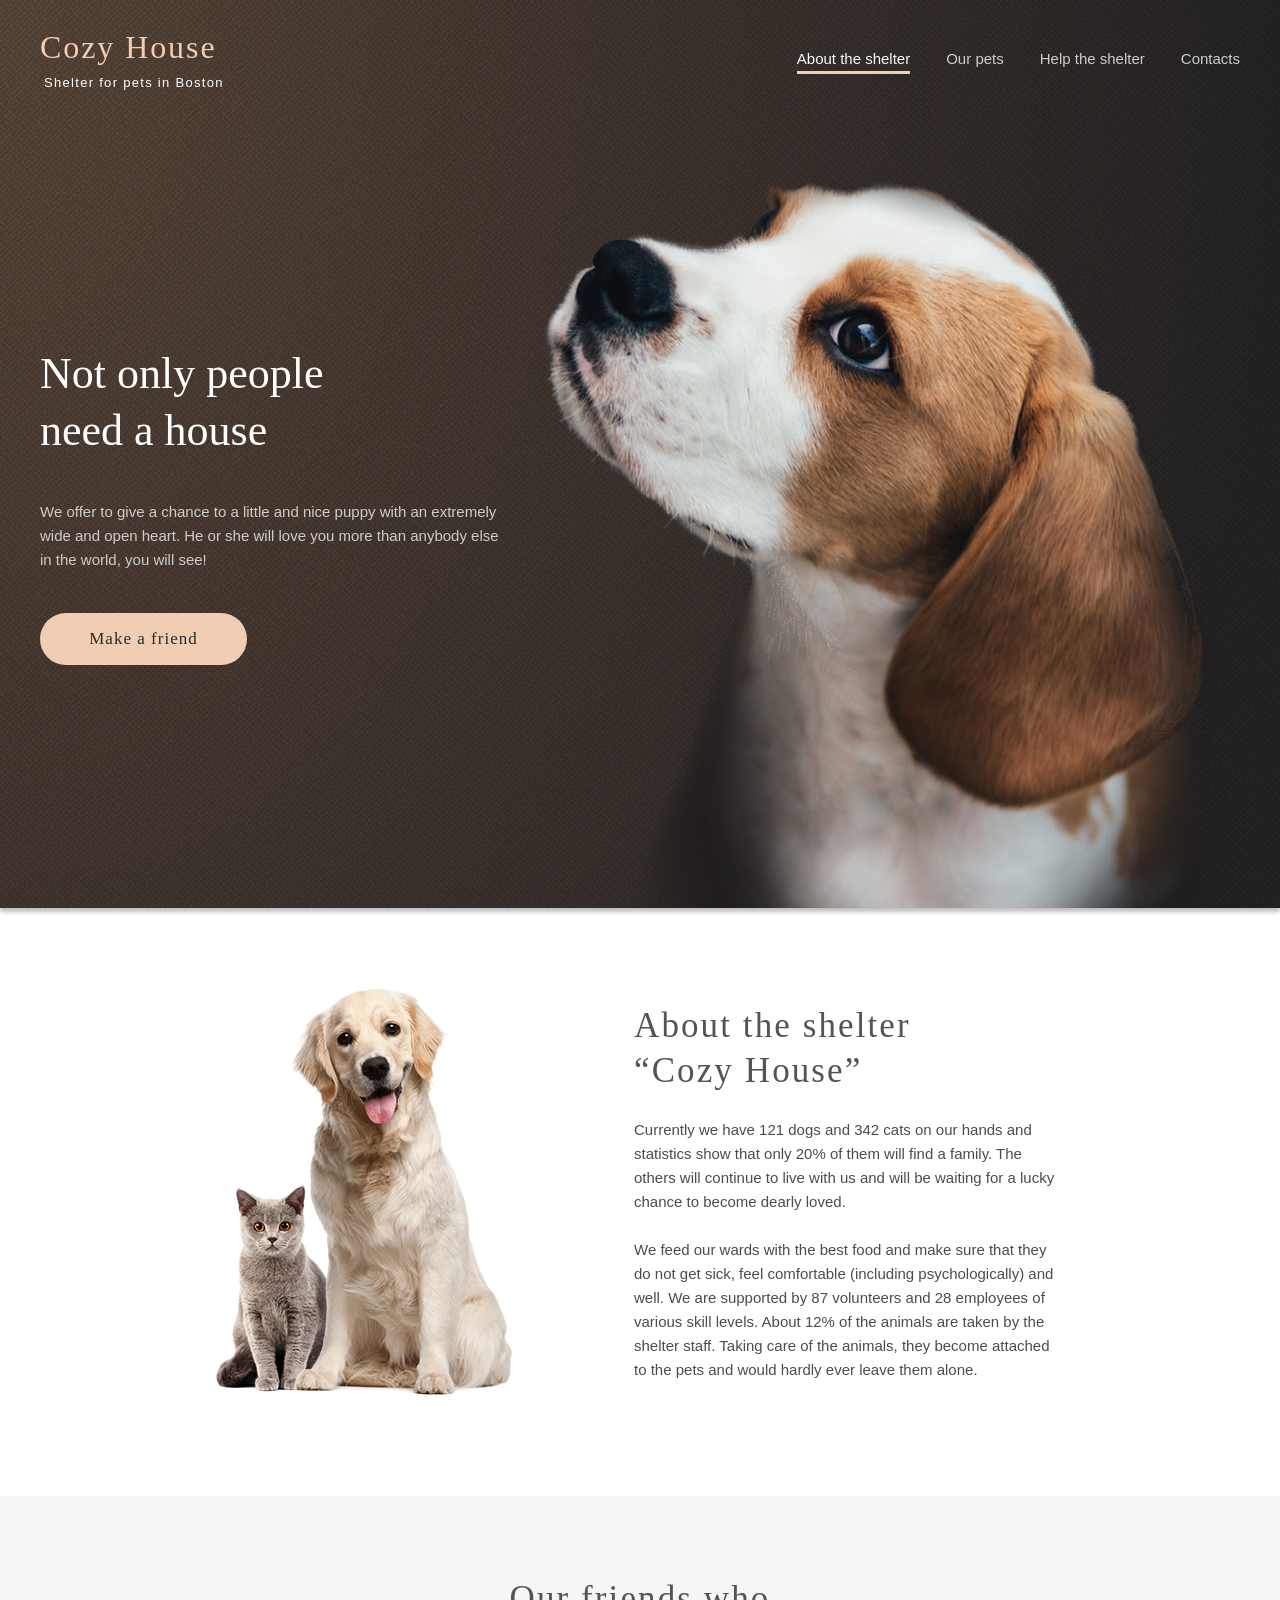
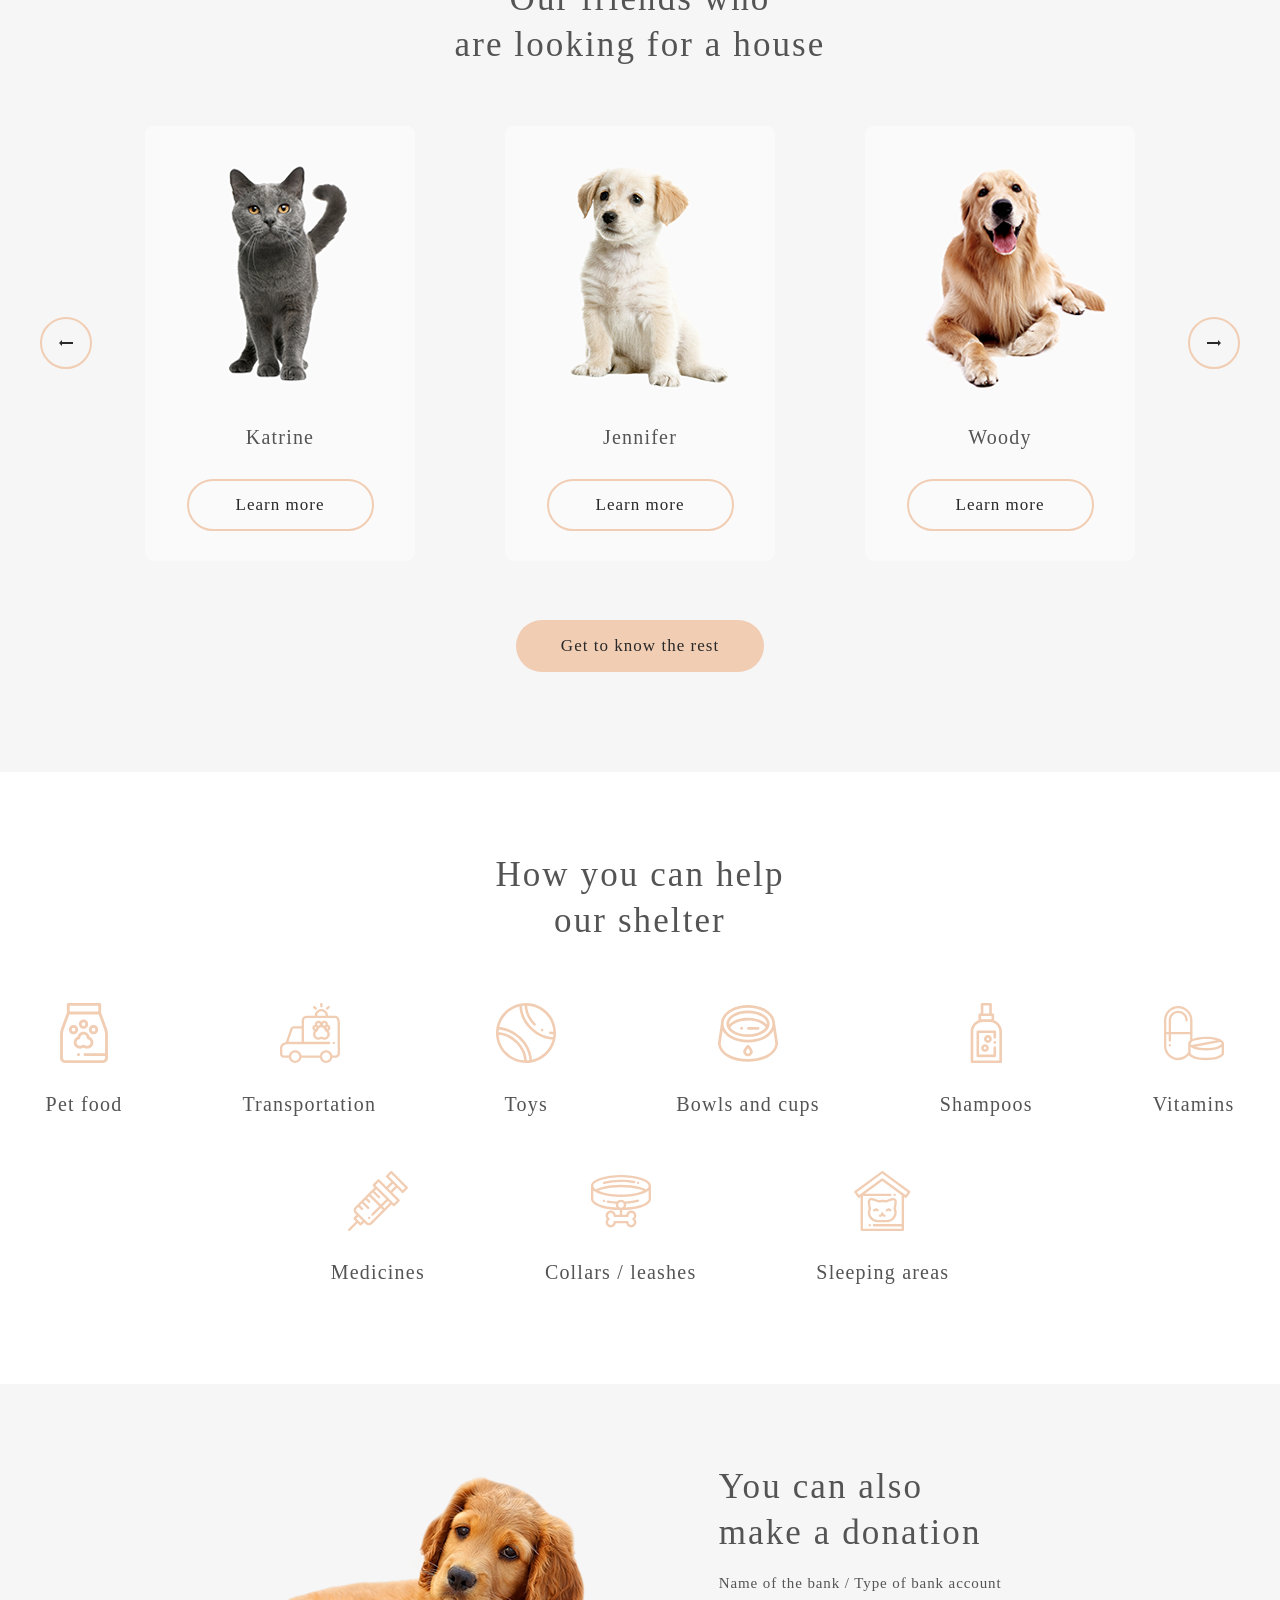
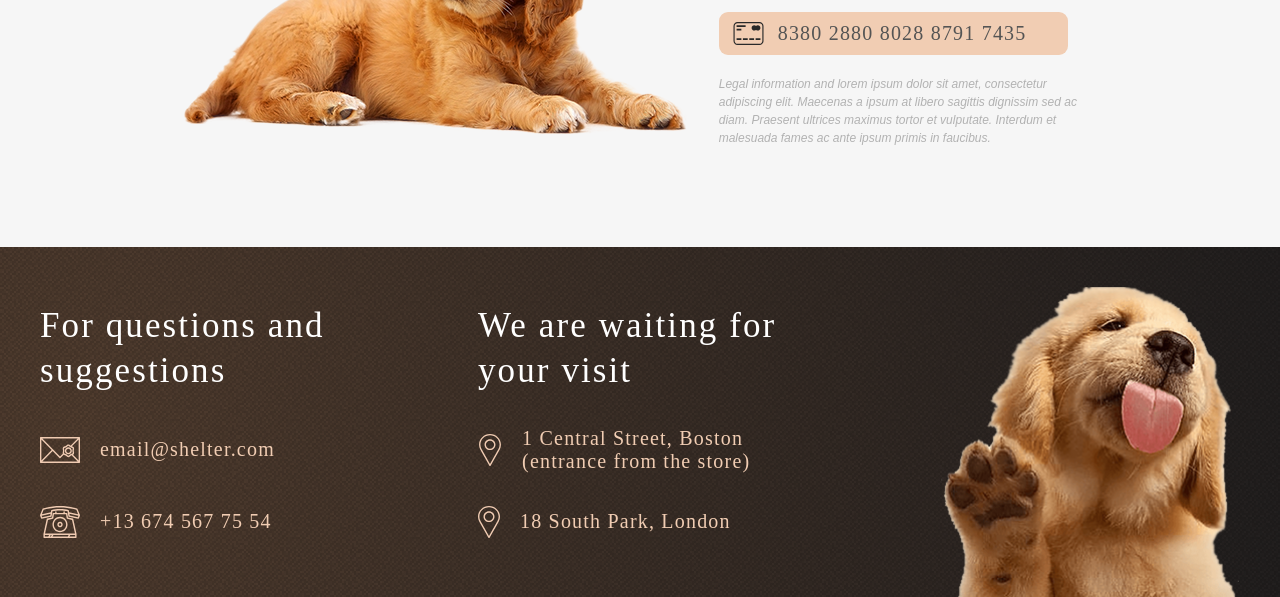
==== commit bb468ee0: "Merge pull request #6 from rolling-scopes-school/shelter shelter-5" ====
--- a/shelter/pages/main/index.html
+++ b/shelter/pages/main/index.html
@@ -13,10 +13,9 @@
 <body>
   <header>
     <div class="logo">
-      <h1><a href="#">Cozy House
-          <span class="logo-text">Shelter for pets in Boston</span>
-        </a></h1>
-      <!-- <p>Shelter for pets in Boston</p> -->
+      <h1>
+        <a href="#">Cozy House<span class="logo-text">Shelter for pets in Boston</span></a>
+      </h1>
     </div>
     <div class="navigation">
       <input type="radio" name="groop" id="about" checked="checked">
@@ -29,15 +28,11 @@
         <a href="../our-pets/index.html" class="subheading">Our pets</a>
       </label>
 
-      <input type="radio" name="groop" id="help-shelter" >
-      <label for="help-shelter">
-        <a href="#help" class="subheading">Help the shelter</a>
-      </label>
+      <input type="radio" name="groop" id="help-shelter" onchange="location.href='#help'">
+      <label for="help-shelter" class="subheading label-text">Help the shelter</label>
 
-      <input type="radio" name="groop" id="contacts">
-      <label for="contacts">
-        <a href="#footer" class="subheading">Contacts</a>
-      </label>
+      <input type="radio" name="groop" id="contacts" onchange="location.href='#footer'">
+      <label for="contacts" class="subheading label-text">Contacts</label>
     </div>
   </header>
   <main>
@@ -48,9 +43,7 @@
           <p class="subheading">We offer to give a chance to a little and nice puppy with an extremely wide and open
             heart. He or she will love you more than anybody else in the world, you will see!</p>
           <form action="#our-friends">
-            <button class="button">Make a friend
-              <!-- <a href="#our-friends" class="button">Make a friend</a> -->
-            </button>
+            <button class="button">Make a friend</button>
           </form>
         </div>
         <div class="main-dog"></div>
@@ -77,33 +70,13 @@
       <div class="our-friends-container">
         <h3 class="header-3">Our friends who<br>are looking for a house</h3>
         <div class="slider">
-          <button class="arrow-left">
-            <div class="arrow-left-icon"></div>
-          </button>
-          <button class="arrow-right">
-            <div class="arrow-right-icon"></div>
-          </button>
-          <div class="slider-inner">
-            <div class="card">
-              <div class="card-foto one"></div>
-              <h4 class="header-4">Katrine</h4>
-              <button class="button">Learn more</button>
-            </div>
-
-            <div class="card">
-              <div class="card-foto two"></div>
-              <h4 class="header-4">Jennifer</h4>
-              <button class="button">Learn more</button>
-            </div>
-
-            <div class="card">
-              <div class="card-foto three"></div>
-              <h4 class="header-4">Woody</h4>
-              <button class="button">Learn more</button>
-            </div>
-          </div>
+          <button class="arrow-left"></button>
+          <button class="arrow-right"></button>
+          <div class="slider-inner"></div>
         </div>
-        <button class="button rest">Get to know the rest</button>
+        <form action="../our-pets/index.html">
+          <button class="button rest">Get to know the rest</button>
+        </form>
       </div>
     </section>
 
@@ -120,7 +93,7 @@
         <div class="in-addition-text">
           <h3 class="header-3">You can also<br>make a donation</h3>
           <p class="bank-text">Name of the bank / Type of bank account</p>
-          <form action="">
+          <form action="#!">
             <!-- <div class="credit-card"></div> -->
             <a class="header-4" href="#!"><img src="../../assets/svg/credit-card.svg" width="35" height="23"
                 alt="Card">8380 2880 8028 8791 7435</a>
--- a/shelter/pages/main/style.css
+++ b/shelter/pages/main/style.css
@@ -128,16 +128,6 @@
   height: 100%;
 }
 
-/* .logo h1 {
-  font-family: 'Georgia';
-  font-style: normal;
-  font-weight: 400;
-  font-size: 32px;
-  line-height: 110%;
-  letter-spacing: 0.06em;
-  color: #F1CDB3;
-} */
-
 .logo a {
   text-decoration: none;
   font-family: 'Georgia';
@@ -164,7 +154,6 @@
   font-weight: 400;
   font-size: 13px;
   line-height: 15px;
-  /* identical to box height */
   letter-spacing: 0.1em;
   color: #FFFFFF;
   margin-block-start: 10px;
@@ -197,18 +186,31 @@
   transition: color 0.2s;
 }
 
-input:checked+label a {
+input:checked + label {
   color: #FAFAFA;
   border-bottom: solid 3px #F1CDB3;
-}
-
-/* label a:active {
+  cursor: default;
+}
+
+input:checked + label a {
   color: #FAFAFA;
-} */
-
-
-.selected {
+  cursor: default;
+}
+
+label:active {
+  color: #FAFAFA;
   border-bottom: solid 3px #F1CDB3;
+}
+
+.label-text {
+  color: #CDCDCD;
+  transition: color 0.4s;
+  cursor: pointer;
+}
+
+.label-text:hover {
+  color: #FAFAFA;
+  transition: color 0.2s;
 }
 
 
@@ -231,7 +233,6 @@
   display: flex;
   flex-direction: row;
   justify-content: space-between;
-  /* text-align: center; */
 }
 
 .not-only-text {
@@ -253,8 +254,6 @@
 .not-only-text button {
   width: 207px;
   height: 52px;
-  /* width: 45.2%; */
-  /* padding: 15px 1px; */
   background-color: #F1CDB3;
   border-radius: 100px;
   border: #F1CDB3;
@@ -361,11 +360,8 @@
   left: 0;
   border: 2px solid #F1CDB3;
   border-radius: 100px;
-  background: none;
-  display: flex;
-  flex-direction: row;
-  justify-content: center;
-  align-items: center;
+  background: url("../../assets/svg/left.svg") no-repeat;
+  background-position: center;
   cursor: pointer;
   transition: background-color 0.4s;
 }
@@ -379,12 +375,6 @@
 /* .arrow-left:disabled {
   border: 2px solid #CDCDCD;
 } */
-
-.arrow-left-icon {
-  width: 14px;
-  height: 6px;
-  background: url("../../assets/svg/left.svg");
-}
 
 .arrow-right {
   width: 52px;
@@ -393,12 +383,9 @@
   top: 44%;
   right: 0;
   border: 2px solid #F1CDB3;
-  background: none;
+  background: url("../../assets/svg/right.svg") no-repeat;
+  background-position: center;
   border-radius: 100px;
-  display: flex;
-  flex-direction: row;
-  justify-content: center;
-  align-items: center;
   cursor: pointer;
   transition: background-color 0.4s;
 }
@@ -409,12 +396,6 @@
   transition: background-color 0.2s;
 }
 
-.arrow-right-icon {
-  width: 14px;
-  height: 6px;
-  background: url("../../assets/svg/right.svg");
-}
-
 .card {
   width: 270px;
   height: 435px;
@@ -426,6 +407,7 @@
   background-color: #FAFAFA;
   border-radius: 9px;
   transition: background-color 0.4s;
+  cursor: pointer;
 }
 
 .card:hover {
@@ -450,16 +432,16 @@
   border-radius: 9px 9px 0px 0px;
 }
 
-.one {
-  background: url("../../assets/png/pets-katrine.png");
-}
-
-.two {
-  background: url("../../assets/png/pets-jennifer.png");
-}
-
-.three {
-  background: url("../../assets/png/pets-woody.png");
+.card-1 .card-foto {
+  background-image: url('../../assets/png/pets-katrine.png');
+}
+
+.card-2 .card-foto {
+  background-image: url('../../assets/png/pets-jennifer.png');
+}
+
+.card-3 .card-foto {
+  background-image: url('../../assets/png/pets-woody.png');
 }
 
 .card button {
@@ -470,6 +452,7 @@
   background: none;
   color: #292929;
   transition: background-color 0.4s;
+  cursor: pointer;
 }
 
 .rest {
@@ -487,6 +470,9 @@
   transition: background-color 0.2s;
 }
 
+
+
+
 /* help */
 .help {
   width: 100%;
@@ -578,7 +564,6 @@
 
 
 
-
 /* in-addition */
 .in-addition {
   width: 100%;
@@ -632,13 +617,13 @@
   width: 349px;
   height: 43px;
   padding: 10px 12px;
-  background: #F1CDB3;
+  background-color: #F1CDB3;
   border-radius: 9px;
   transition: background-color 0.4s;
 }
 
 .in-addition-text form:hover {
-  background: #FDDCC4;
+  background-color: #FDDCC4;
   transition: background-color 0.2s;
 }
 
@@ -675,7 +660,6 @@
 
 
 
-
 footer {
   width: 100%;
   background: url("../../assets/png/noise_transparent@2x.png"), radial-gradient(110.67% 538.64% at 5.73% 50%, #513D2F 0%, #1A1A1C 100%), #211F20;
@@ -691,7 +675,6 @@
   display: flex;
   flex-direction: row;
   justify-content: space-between;
-  /* column-gap: 160px; */
 }
 
 .question,
@@ -726,7 +709,14 @@
   column-gap: 20px;
   text-decoration: none;
   color: #F1CDB3;
-  transition: background-color 0.4s;
+  transition: color 0.4s;
+}
+
+.mail img,
+.phone img,
+.boston img,
+.london img {
+  filter: invert(93%) sepia(6%) saturate(2427%) hue-rotate(314deg) brightness(97%) contrast(94%);
 }
 
 .mail:hover,
@@ -734,7 +724,14 @@
 .boston:hover,
 .london:hover {
   color: #f5e2d5;
-  transition: background-color 0.2s;
+  transition: color 0.2s;
+}
+
+.mail:hover img,
+.phone:hover img,
+.boston:hover img,
+.london:hover img {
+  filter: invert(96%) sepia(69%) saturate(463%) hue-rotate(298deg) brightness(103%) contrast(92%);
 }
 
 .footer-dog {
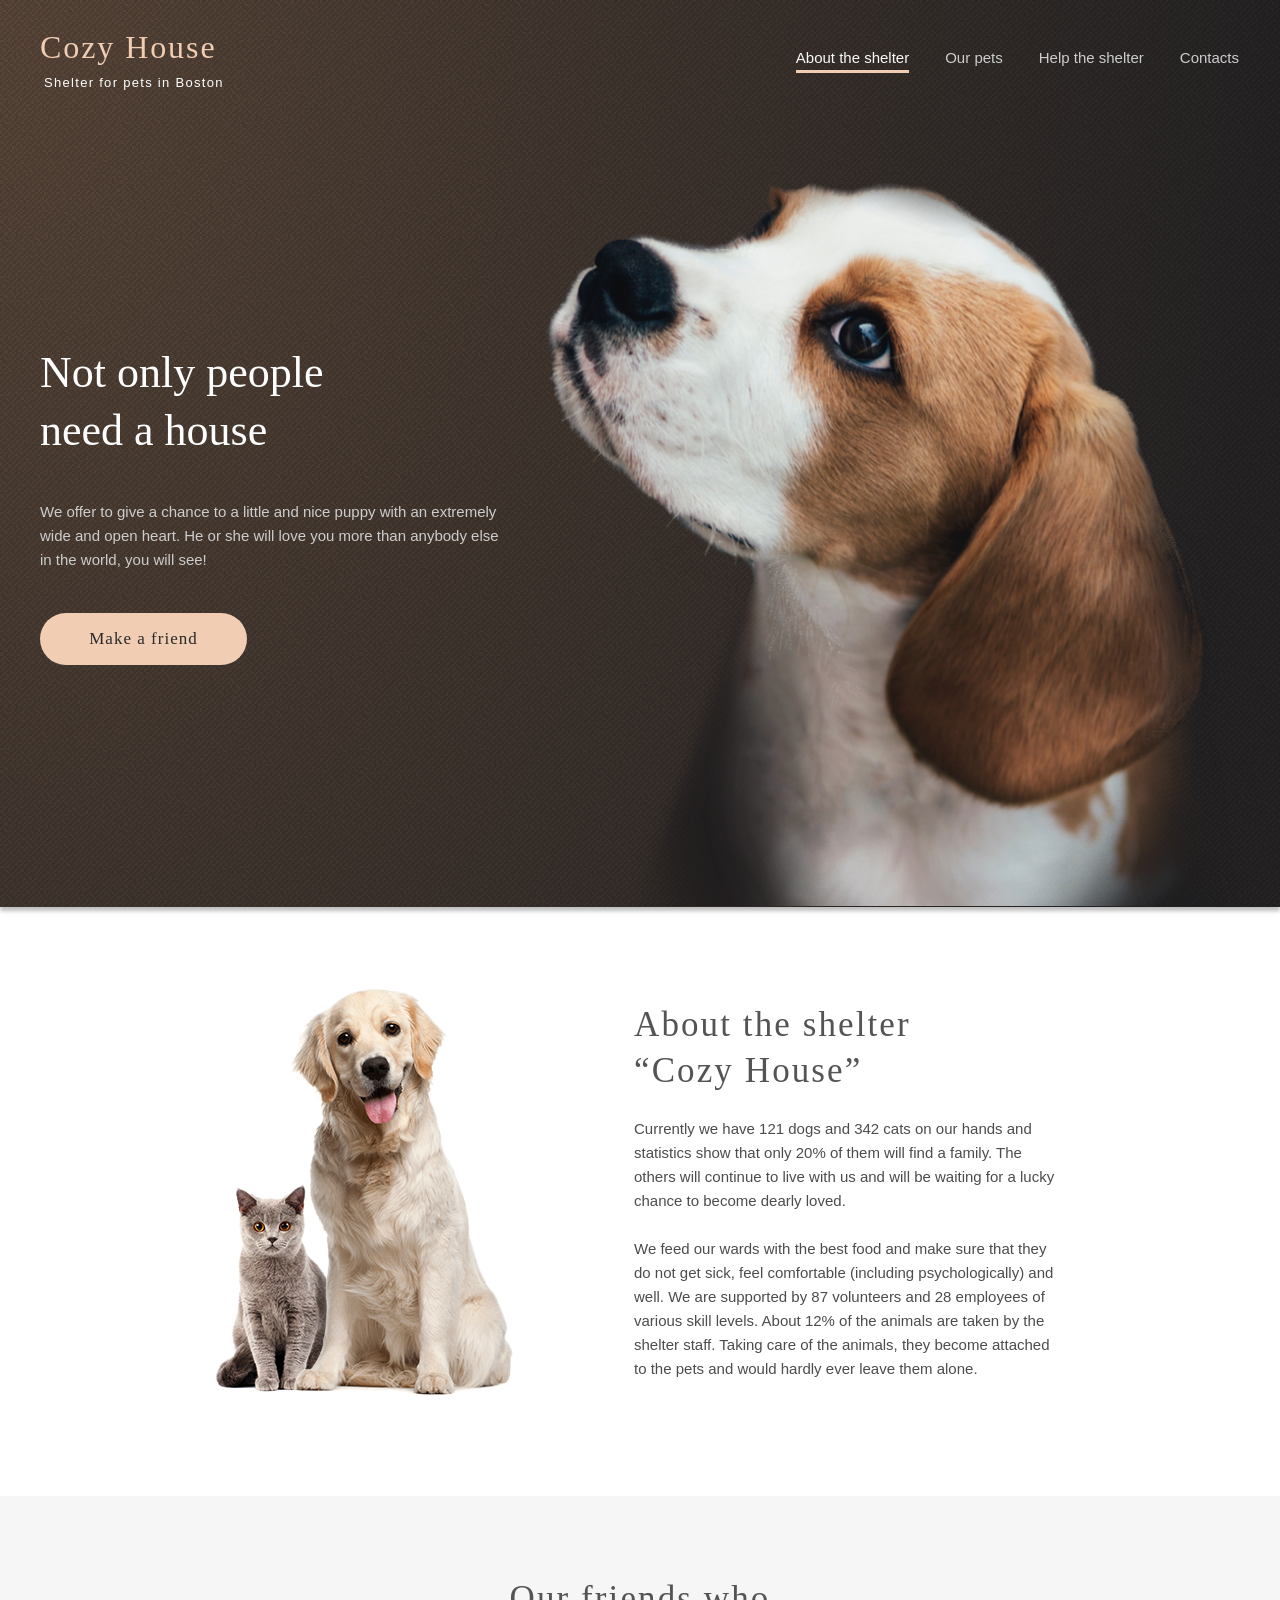
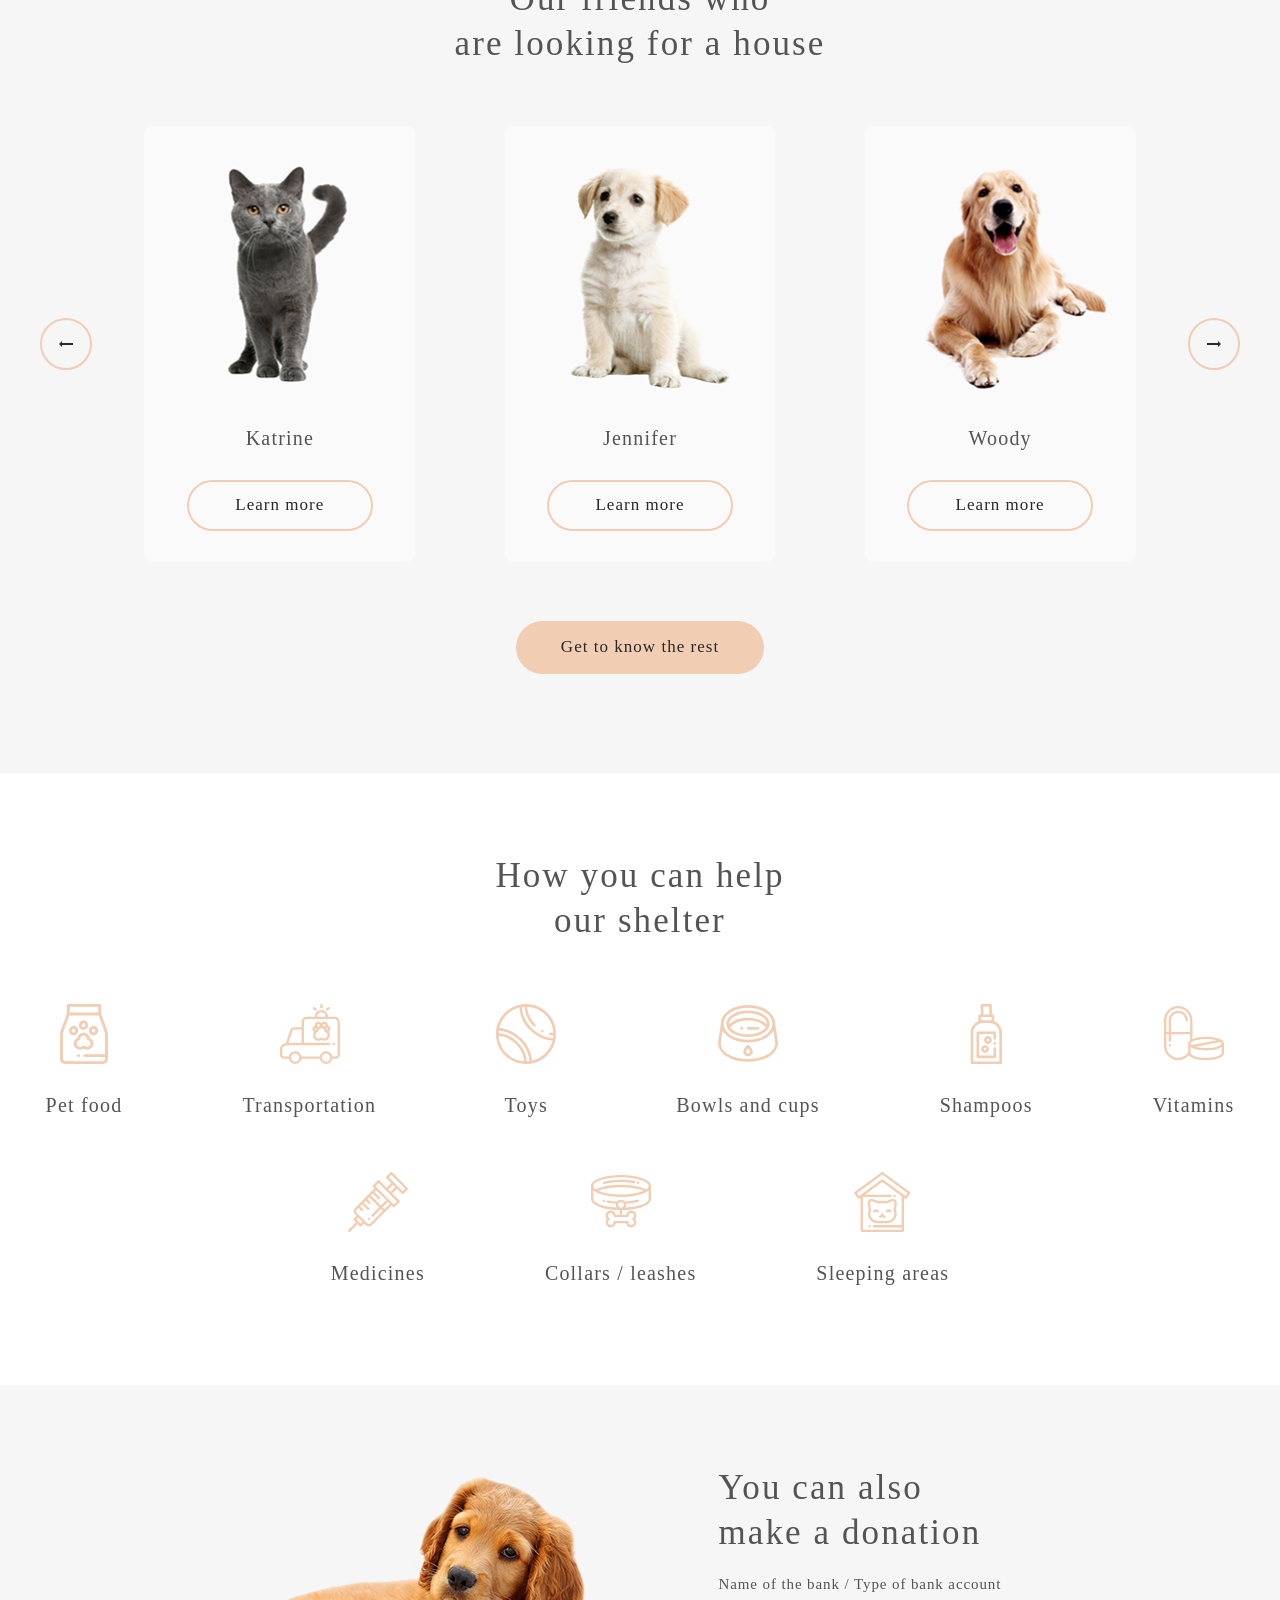
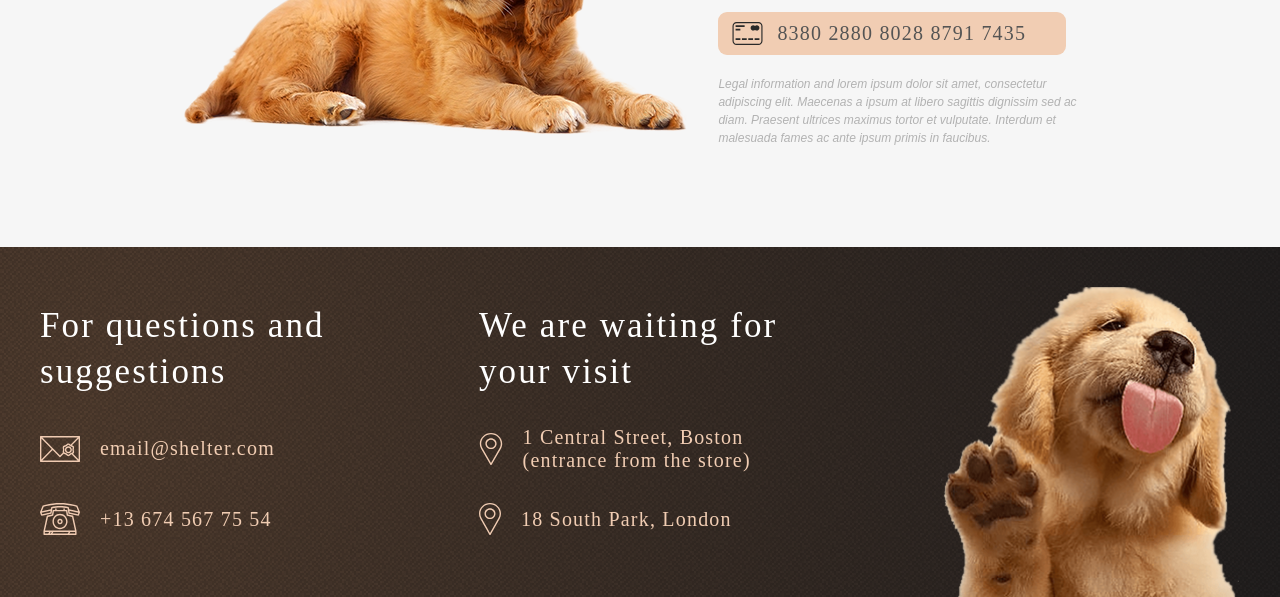
==== commit 03816b5d: "Merge pull request #9 from rolling-scopes-school/shelter shelter-7" ====
--- a/shelter/pages/main/index.html
+++ b/shelter/pages/main/index.html
@@ -109,20 +109,22 @@
 
   <footer id="footer">
     <div class="footer-container">
-      <div class="question">
-        <h3 class="header-3">For questions and suggestions</h3>
-        <a class="header-4 mail" href="mailto:email@shelter.com"><img src="../../assets/svg/mail.svg" width="40"
-            height="26" alt="Mail">email@shelter.com</a>
-        <a class="header-4 phone" href="tel:+136745677554"><img src="../../assets/svg/phone.svg" width="40" height="32"
-            alt="Phone">+13 674 567 75 54</a>
-      </div>
-      <div class="visit">
-        <h3 class="header-3">We are waiting for your visit</h3>
-        <a class="header-4 boston" href="https://goo.gl/maps/nt6vTJ9XZNbZL6TB6" target="_blank"><img
-            src="../../assets/svg/pin.svg" width="41" height="32" alt="Location">1 Central Street, Boston (entrance from
-          the store)</a>
-        <a class="header-4 london" href="https://goo.gl/maps/rjoDb4aJfvXNFK4E7" target="_blank"><img
-            src="../../assets/svg/pin.svg" width="22" height="32" alt="Location">18 South Park, London</a>
+      <div class="footer-note">
+        <div class="question">
+          <h3 class="header-3">For questions and suggestions</h3>
+          <a class="header-4 mail" href="mailto:email@shelter.com"><img src="../../assets/svg/mail.svg" width="40"
+              height="26" alt="Mail">email@shelter.com</a>
+          <a class="header-4 phone" href="tel:+136745677554"><img src="../../assets/svg/phone.svg" width="40" height="32"
+              alt="Phone">+13 674 567 75 54</a>
+        </div>
+        <div class="visit">
+          <h3 class="header-3">We are waiting for your visit</h3>
+          <a class="header-4 boston" href="https://goo.gl/maps/nt6vTJ9XZNbZL6TB6" target="_blank"><img
+              src="../../assets/svg/pin.svg" width="41" height="32" alt="Location">1 Central Street, Boston (entrance from
+            the store)</a>
+          <a class="header-4 london" href="https://goo.gl/maps/rjoDb4aJfvXNFK4E7" target="_blank"><img
+              src="../../assets/svg/pin.svg" width="22" height="32" alt="Location">18 South Park, London</a>
+        </div>
       </div>
       <div class="footer-dog"></div>
     </div>
--- a/shelter/pages/main/style.css
+++ b/shelter/pages/main/style.css
@@ -103,7 +103,7 @@
 }
 
 body {
-  width: 100vw;
+  /* width: 100vw; */
   height: 100vh;
   margin: 0;
   display: flex;
@@ -113,7 +113,7 @@
 }
 
 header {
-  width: 1280px;
+  width: 100%;
   height: 60px;
   padding: 0px 40px;
   display: flex;
@@ -161,6 +161,8 @@
 }
 
 .navigation {
+  margin-top: -1px;
+  padding-right: 1px;
   display: flex;
   flex-direction: row;
   column-gap: 14px;
@@ -186,13 +188,13 @@
   transition: color 0.2s;
 }
 
-input:checked + label {
+input:checked+label {
   color: #FAFAFA;
   border-bottom: solid 3px #F1CDB3;
   cursor: default;
 }
 
-input:checked + label a {
+input:checked+label a {
   color: #FAFAFA;
   cursor: default;
 }
@@ -228,8 +230,8 @@
 }
 
 .not-only-container {
-  width: 1280px;
-  padding: 180px 40px 0px 40px;
+  width: 100%;
+  padding: 180px 40px 1px 40px;
   display: flex;
   flex-direction: row;
   justify-content: space-between;
@@ -237,7 +239,7 @@
 
 .not-only-text {
   width: 39%;
-  padding-top: 165px;
+  padding-top: 13.7%;
   display: flex;
   flex-direction: column;
   row-gap: 41px;
@@ -268,9 +270,13 @@
 }
 
 .main-dog {
-  width: 698px;
-  height: 728px;
-  background: url("../../assets/png/start-screen-puppy.png");
+  /* width: 698px;
+  height: 728px; */
+  width: 58%;
+  aspect-ratio: 698/728;
+  background: url("../../assets/png/start-screen-puppy.png") no-repeat;
+  background-size: contain;
+  background-position: bottom;
 }
 
 
@@ -285,12 +291,12 @@
 }
 
 .about-container {
-  width: 1280px;
-  padding: 80px 40px 100px 40px;
-  display: flex;
-  flex-direction: row;
-  align-items: center;
-  column-gap: 120px;
+  width: 100%;
+  padding: 81px 40px 100px 40px;
+  display: flex;
+  flex-direction: row;
+  align-items: center;
+  column-gap: 10%;
 }
 
 .about-pets {
@@ -327,8 +333,8 @@
 }
 
 .our-friends-container {
-  width: 1280px;
-  padding: 80px 40px 100px 40px;
+  width: 100%;
+  padding: 80px 40px 99px 40px;
   display: flex;
   flex-direction: column;
   align-items: center;
@@ -346,10 +352,11 @@
 }
 
 .slider-inner {
-  padding: 0px 105px;
-  display: flex;
-  flex-direction: row;
-  column-gap: 90px;
+  width: 100%;
+  padding: 0 8.7%;
+  display: flex;
+  flex-direction: row;
+  column-gap: 9%;
 }
 
 .arrow-left {
@@ -397,9 +404,11 @@
 }
 
 .card {
-  width: 270px;
-  height: 435px;
-  padding-bottom: 30px;
+  /* width: 270px; */
+  /* height: 435px; */
+  width: 30%;
+  aspect-ratio: 270/435;
+  padding-bottom: 3.2%;
   display: flex;
   flex-direction: column;
   align-items: center;
@@ -427,26 +436,30 @@
 }
 
 .card-foto {
-  width: 270px;
-  height: 270px;
+  width: 100%;
+  aspect-ratio: 270/270;
+  /* height: 270px; */
   border-radius: 9px 9px 0px 0px;
 }
 
 .card-1 .card-foto {
   background-image: url('../../assets/png/pets-katrine.png');
+  background-size: cover;
 }
 
 .card-2 .card-foto {
   background-image: url('../../assets/png/pets-jennifer.png');
+  background-size: cover;
 }
 
 .card-3 .card-foto {
   background-image: url('../../assets/png/pets-woody.png');
+  background-size: cover;
 }
 
 .card button {
-  width: 187px;
-  height: 52px;
+  width: 68.5%;
+  height: 12.5%;
   border: 2px solid #F1CDB3;
   border-radius: 100px;
   background: none;
@@ -482,7 +495,7 @@
 }
 
 .help-container {
-  width: 1280px;
+  width: 100%;
   padding: 80px 40px 100px 40px;
   display: flex;
   flex-direction: column;
@@ -574,19 +587,19 @@
 }
 
 .in-addition-container {
-  width: 1280px;
+  width: 100%;
   padding: 80px 0px 100px 0px;
   display: flex;
   flex-direction: row;
   align-items: center;
   justify-content: center;
-  column-gap: 30px;
+  column-gap: 2.3%;
 }
 
 .in-addition-foto {
   width: 505px;
   height: 261px;
-  background: url("../../assets/png/donation-dog.png");
+  background: url("../../assets/png/donation-dog.png") no-repeat;
 }
 
 .in-addition-text {
@@ -614,7 +627,7 @@
 }
 
 .in-addition-text form {
-  width: 349px;
+  width: 347.78px;
   height: 43px;
   padding: 10px 12px;
   background-color: #F1CDB3;
@@ -629,6 +642,7 @@
 
 .in-addition-text a {
   width: 100%;
+  height: 100%;
   text-decoration: none;
   color: #545454;
   display: flex;
@@ -669,17 +683,26 @@
 }
 
 .footer-container {
-  width: 1280px;
+  width: 100%;
   height: 100%;
   padding: 40px 40px 0px 40px;
   display: flex;
   flex-direction: row;
   justify-content: space-between;
+  align-items: center;
+}
+
+.footer-note {
+  width: 62%;
+  height: 100%;
+  display: flex;
+  flex-direction: row;
+  justify-content: space-between;
 }
 
 .question,
 .visit {
-  height: 81%;
+  height: 80%;
   padding-top: 16px;
   display: flex;
   flex-direction: column;
@@ -687,11 +710,11 @@
 }
 
 .question {
-  width: 24%;
+  width: 39%;
 }
 
 .visit {
-  width: 26%;
+  width: 41%;
 }
 
 .question h3,
@@ -735,7 +758,183 @@
 }
 
 .footer-dog {
-  width: 300px;
-  height: 310px;
-  background: url("../../assets/png/footer-puppy.png");
+  width: 25%;
+  height: 100%;
+  aspect-ratio: 300/310;
+  /* width: 300px;
+  height: 310px; */
+  background: url("../../assets/png/footer-puppy.png") no-repeat;
+  background-size: contain;
+}
+
+@media (max-width: 1090px) {
+  .about-container {
+    flex-direction: column-reverse;
+    row-gap: 81px;
+  }
+
+  .about-pets {
+    margin-left: 0%;
+  }
+
+  .about-text {
+    width: 62%;
+  }
+
+  .in-addition-container {
+    flex-direction: column-reverse;
+    row-gap: 59px;
+  }
+
+  .in-addition-text {
+    width: 49.5%;
+  }
+
+  .footer-container {
+    flex-direction: column;
+  }
+
+  .footer-note {
+    width: 93%;
+  }
+
+  .footer-dog {
+    width: 62%;
+    margin-left: 18%;
+  }
+
+}
+
+@media (max-width: 900px) {
+  .our-friends-container {
+    padding: 80px 30px 101px 30px;
+    row-gap: 60px;
+  }
+
+  .slider-inner {
+    padding: 0 9%;
+    column-gap: 7.7%;
+  }
+
+  .card {
+    width: 50%;
+    padding-bottom: 4.9%;
+  }
+
+  .card-3 {
+    display: none;
+  }
+
+}
+
+@media (max-width: 768px) {
+  header {
+    padding: 0px 29px;
+  }
+
+  h1 {
+    padding-left: 1px;
+  }
+
+  .not-only-container {
+    flex-direction: column;
+    justify-content: flex-start;
+    align-items: center;
+    row-gap: 94px;
+    padding: 150px 40px 1px 40px;
+  }
+
+  .not-only-text {
+    width: 67%;
+    padding-top: 0%;
+    align-items: center;
+  }
+
+  .not-only-text h2 {
+    align-self: flex-start;
+  }
+
+  .not-only-text form {
+    padding-top: 2px;
+  }
+
+  .main-dog {
+    width: 83.3%;
+    height: 100%;
+    margin-left: 20%;
+  }
+
+  .option {
+    column-gap: 60px;
+  }
+
+  .option-card {
+    width: 170px;
+  }
+
+  .in-addition-foto {
+    width: 66%;
+    aspect-ratio: 505/261;
+    background-size: contain;
+  }
+
+  .footer-container {
+    padding: 15px 40px 0px 40px;
+  }
+
+  .question {
+    width: 46%;
+  }
+
+  .visit {
+    width: 47%;
+  }
+}
+
+@media (max-width: 767px) {
+  .navigation {
+    display: none;
+  }
+}
+
+@media (max-width: 500px) {
+  .in-addition-text {
+    width: 90%;
+  }
+  .in-addition-text form {
+    width: 281px;
+  }
+}
+
+@media (max-width: 320px) {
+  .header-3 {
+    font-size: 25px;
+  }
+  header {
+    padding: 1px 19px;
+  }
+  .not-only-container {
+    padding: 150px 10px 0px 10px;
+  }
+  .not-only-text {
+    width: 100%;
+  }
+  .not-only-text h2 {
+    font-size: 25px;
+    align-self: center;
+    text-align: center;
+  }
+  .not-only-text p {
+    text-align: center;
+  }
+  .main-dog {
+    width: 90%;
+  }
+  .about-container {
+    padding: 42px 25px 100px 25px;
+  }
+  .about-text {
+    width: 100%;
+}
+  
 }
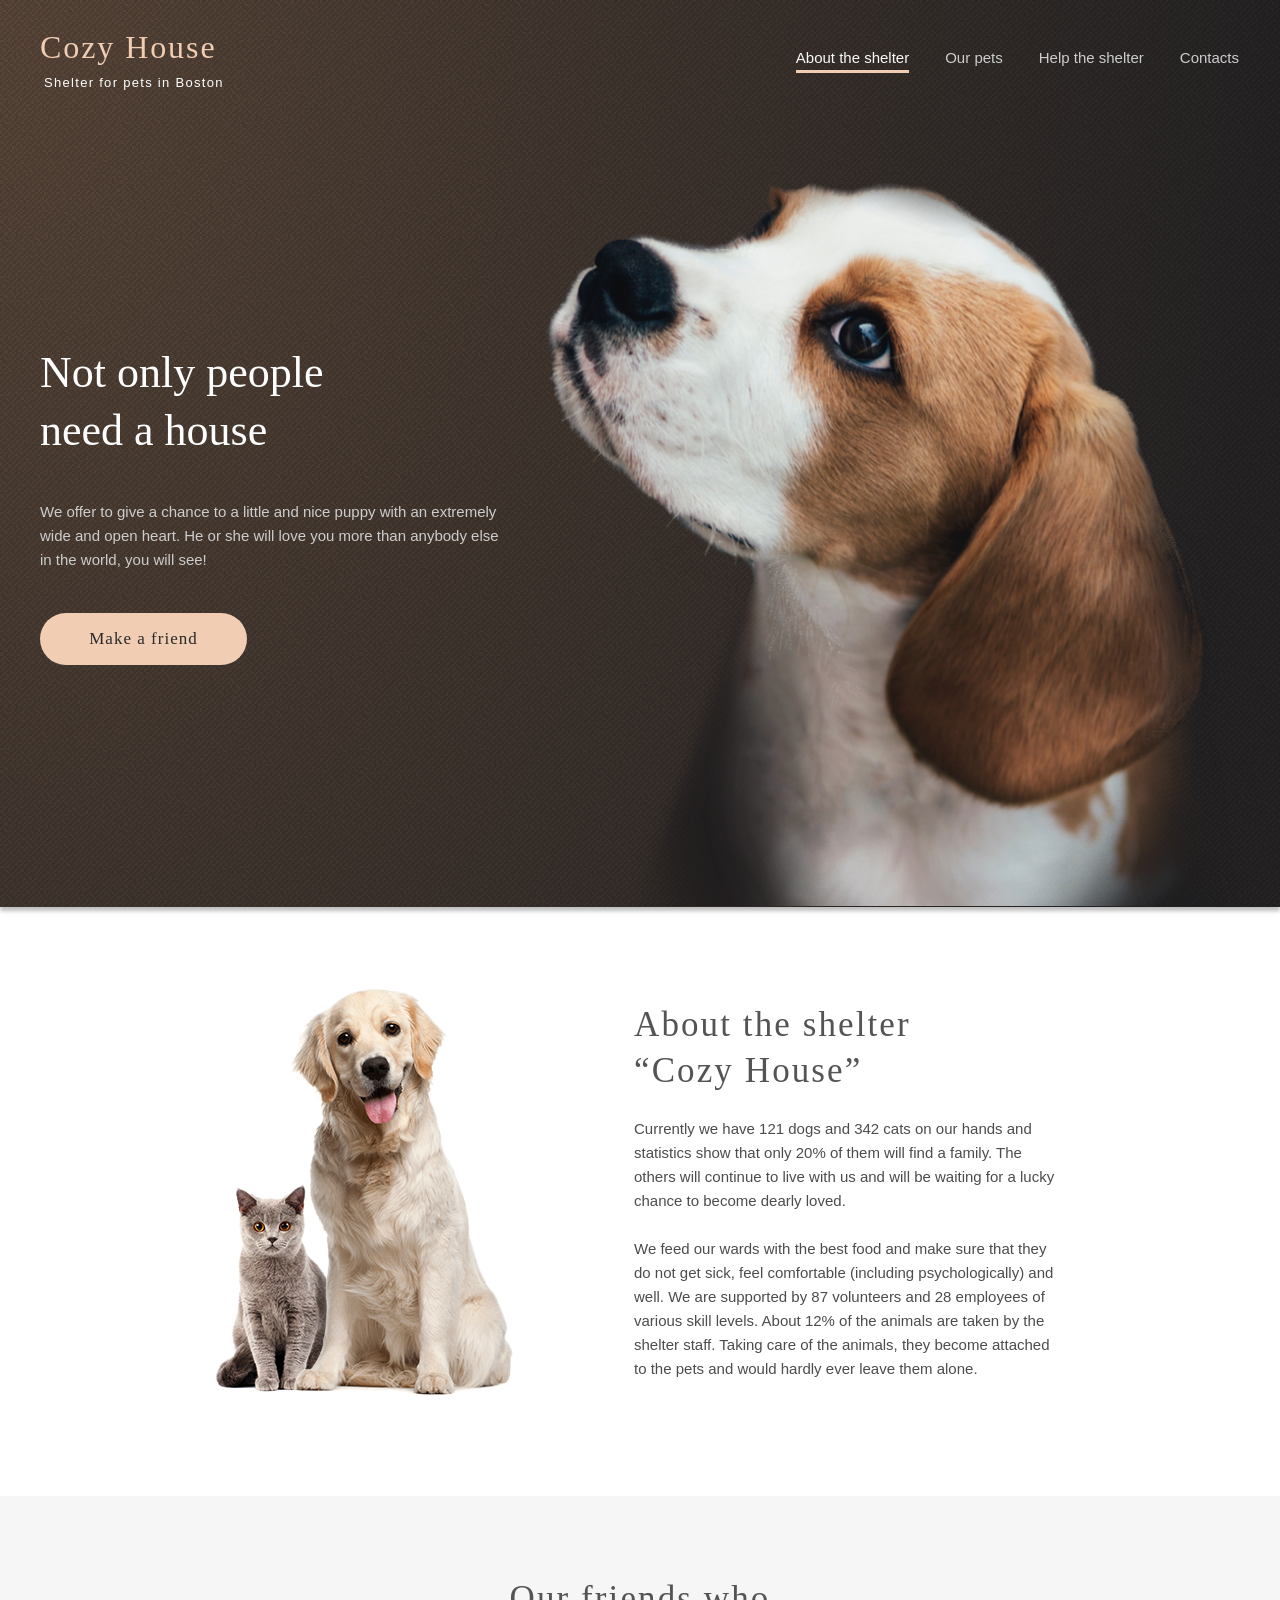
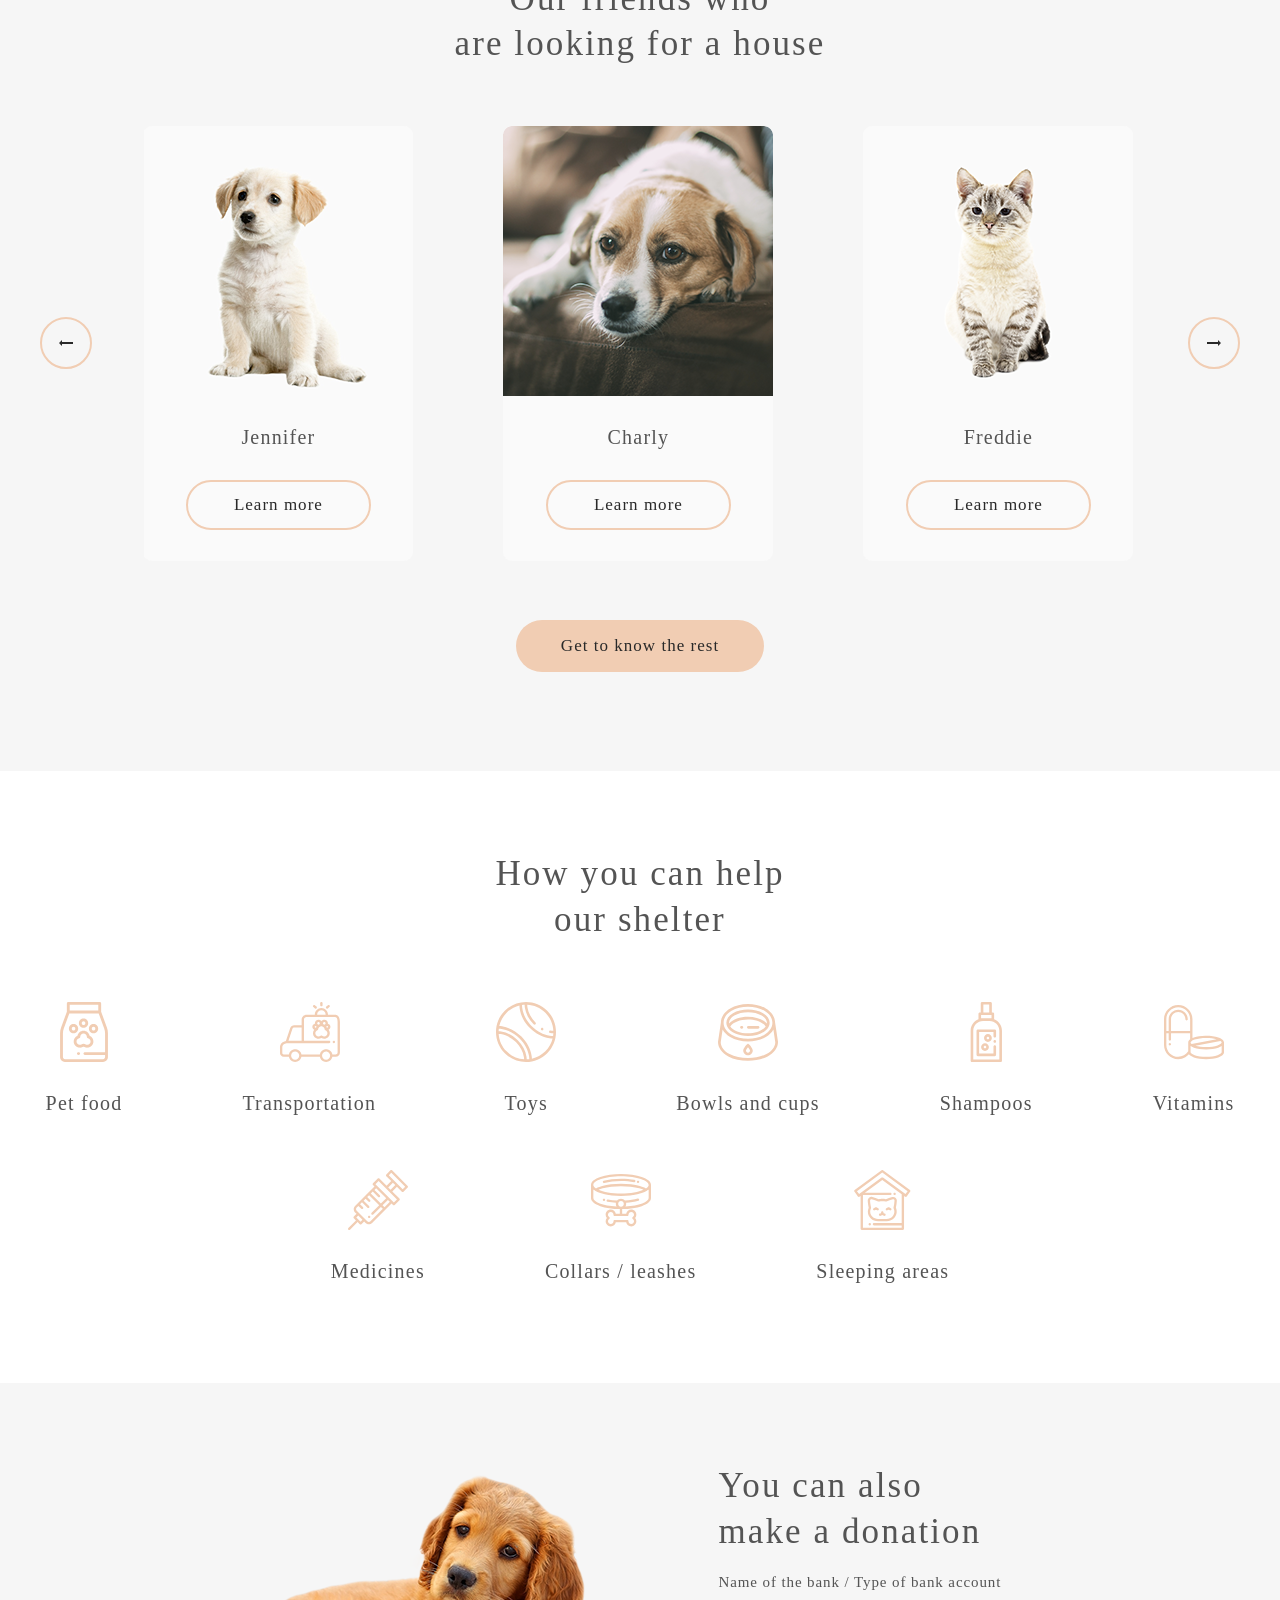
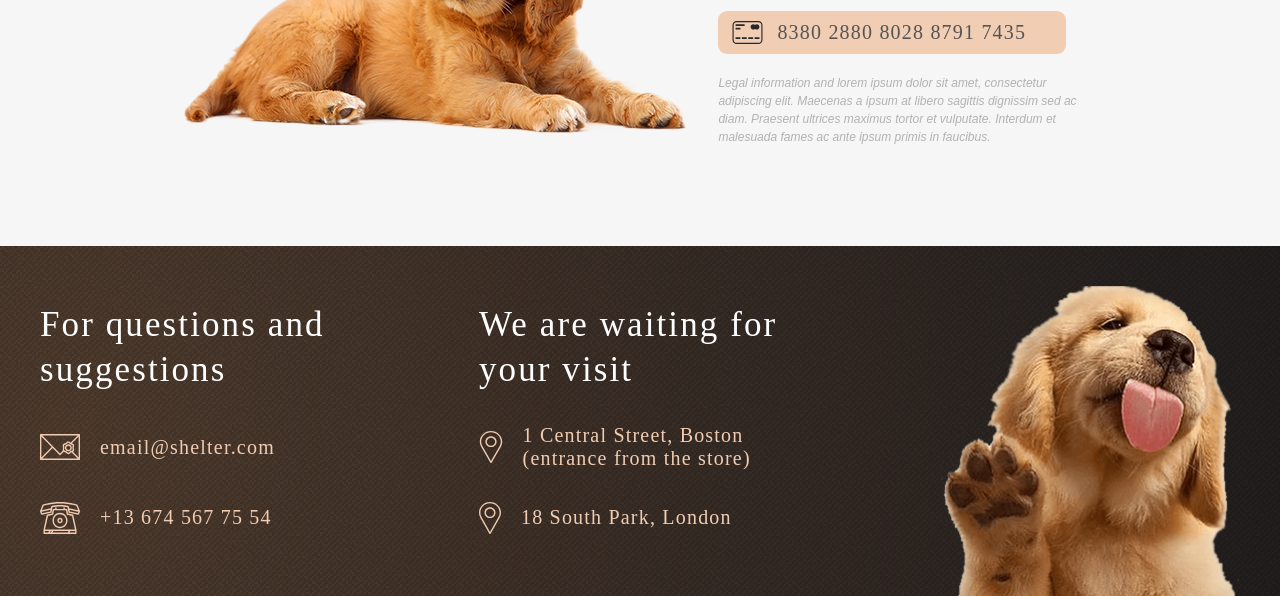
==== commit 405ed15d: "Merge pull request #22 from rolling-scopes-school/shelter-part3 shelter-part3-3" ====
--- a/shelter/pages/main/index.html
+++ b/shelter/pages/main/index.html
@@ -34,6 +34,33 @@
       <input type="radio" name="groop" id="contacts" onchange="location.href='#footer'">
       <label for="contacts" class="subheading label-text">Contacts</label>
     </div>
+    <div class="burger">
+      <div class="burger-linea"></div>
+      <div class="burger-linea"></div>
+      <div class="burger-linea"></div>
+    </div>
+    <div class="burger-menu-form">
+      <div class="burger-menu">
+        <div class="menu-container">
+          <input type="radio" name="groop-burger" id="about-burger" checked="checked">
+          <label for="about-burger">
+            <a href="" class="burger-text">About the shelter</a>
+          </label>
+
+          <input type="radio" name="groop-burger" id="pets-burger">
+          <label for="pets-burger">
+            <a href="../our-pets/index.html" class="burger-text">Our pets</a>
+          </label>
+
+          <input type="radio" name="groop-burger" id="help-shelter-burger" onchange="location.href='#help'">
+          <label for="help-shelter-burger" class="burger-text label-text">Help the shelter</label>
+
+          <input type="radio" name="groop-burger" id="contacts-burger" onchange="location.href='#footer'">
+          <label for="contacts-burger" class="burger-text label-text">Contacts</label>
+        </div>
+      </div>
+    </div>
+
   </header>
   <main>
     <section class="not-only">
@@ -72,11 +99,64 @@
         <div class="slider">
           <button class="arrow-left"></button>
           <button class="arrow-right"></button>
-          <div class="slider-inner"></div>
+          <div class="slider-inner">
+            <div class="cards-container-outer">
+              <div class="cards-container first"></div>
+              <div class="cards-container second"></div>
+              <div class="cards-container first"></div>
+            </div>
+          </div>
         </div>
         <form action="../our-pets/index.html">
           <button class="button rest">Get to know the rest</button>
         </form>
+        <div class="pets-modal">
+          <div class="pets-modal-inner">
+            <button class="modal-close"></button>
+            <div class="modal-foto"></div>
+            <div class="modal-text">
+              <div class="pet-main">
+                <h3 class="header-3 pet-name"></h3>
+                <div class="pet-breed">
+                  <h4 class="header-4 kind"></h4>
+                  <p class="header-4">-</p>
+                  <h4 class="header-4 breed"></h4>
+                </div>
+              </div>
+              <h5 class="pet-description"></h5>
+              <ul class="pet-option">
+                <li>
+                  <div class="dot"></div>
+                  <div class="pet-option-text">
+                    <p class="option-text">Age:</p>
+                    <p class="option-text-light age"></p>
+                  </div>
+                </li>
+                <li>
+                  <div class="dot"></div>
+                  <div class="pet-option-text">
+                    <p class="option-text">Inoculations:</p>
+                    <p class="option-text-light inoculations"></p>
+                  </div>
+                </li>
+                <li>
+                  <div class="dot"></div>
+                  <div class="pet-option-text">
+                    <p class="option-text">Diseases:</p>
+                    <p class="option-text-light diseases"></p>
+                  </div>
+                </li>
+                <li>
+                  <div class="dot"></div>
+                  <div class="pet-option-text">
+                    <p class="option-text">Parasites:</p>
+                    <p class="option-text-light parasites"></p>
+                  </div>
+                </li>
+              </ul>
+            </div>
+          </div>
+        </div>
       </div>
     </section>
 
@@ -114,13 +194,14 @@
           <h3 class="header-3">For questions and suggestions</h3>
           <a class="header-4 mail" href="mailto:email@shelter.com"><img src="../../assets/svg/mail.svg" width="40"
               height="26" alt="Mail">email@shelter.com</a>
-          <a class="header-4 phone" href="tel:+136745677554"><img src="../../assets/svg/phone.svg" width="40" height="32"
-              alt="Phone">+13 674 567 75 54</a>
+          <a class="header-4 phone" href="tel:+136745677554"><img src="../../assets/svg/phone.svg" width="40"
+              height="32" alt="Phone">+13 674 567 75 54</a>
         </div>
         <div class="visit">
           <h3 class="header-3">We are waiting for your visit</h3>
           <a class="header-4 boston" href="https://goo.gl/maps/nt6vTJ9XZNbZL6TB6" target="_blank"><img
-              src="../../assets/svg/pin.svg" width="41" height="32" alt="Location">1 Central Street, Boston (entrance from
+              src="../../assets/svg/pin.svg" width="41" height="32" alt="Location">1 Central Street, Boston (entrance
+            from
             the store)</a>
           <a class="header-4 london" href="https://goo.gl/maps/rjoDb4aJfvXNFK4E7" target="_blank"><img
               src="../../assets/svg/pin.svg" width="22" height="32" alt="Location">18 South Park, London</a>
--- a/shelter/pages/main/style.css
+++ b/shelter/pages/main/style.css
@@ -29,7 +29,8 @@
 h1,
 h2,
 h3,
-h4 {
+h4,
+h5 {
   margin-block-start: 0;
   margin-block-end: 0;
 }
@@ -188,18 +189,18 @@
   transition: color 0.2s;
 }
 
-input:checked+label {
+.navigation input:checked+label {
   color: #FAFAFA;
   border-bottom: solid 3px #F1CDB3;
   cursor: default;
 }
 
-input:checked+label a {
+.navigation input:checked+label a {
   color: #FAFAFA;
   cursor: default;
 }
 
-label:active {
+.navigation label:active {
   color: #FAFAFA;
   border-bottom: solid 3px #F1CDB3;
 }
@@ -213,6 +214,83 @@
 .label-text:hover {
   color: #FAFAFA;
   transition: color 0.2s;
+}
+
+.burger {
+  display: none;
+  width: 30px;
+  height: 22px;
+  flex-direction: column;
+  justify-content: space-between;
+  position: absolute;
+  right: 20px;
+  z-index: 2;
+  transition: transform 0.5s;
+  cursor: pointer;
+}
+
+.burger-linea {
+  width: 30px;
+  height: 1px;
+  border: 1px solid #F1CDB3;
+}
+
+.burger-menu-form {
+  width: 100vw;
+  height: 100vh;
+  display: none;
+  background: #262425cc;
+  position: fixed;
+  top: 0px;
+  right: -100vw;
+  z-index: 1;
+  transition: transform 1.5s;
+}
+
+.burger-menu {
+  width: 320px;
+  height: 100%;
+  background: #292929;
+  position: absolute;
+  right: 0px;
+  top: 0px;
+}
+
+.menu-container {
+  padding-top: 228px;
+  display: flex;
+  flex-direction: column;
+  align-items: center;
+  row-gap: 18px;
+}
+
+.menu-container label {
+  display: flex;
+  flex-direction: column;
+  row-gap: 1px;
+}
+
+.menu-container a {
+  text-decoration: none;
+}
+
+.burger-text {
+  font-family: 'Arial';
+  font-style: normal;
+  font-weight: 400;
+  font-size: 32px;
+  line-height: 160%;
+  color: #FAFAFA;
+}
+
+.menu-container input:checked+label {
+  border-bottom: solid 3px #F1CDB3;
+  cursor: default;
+}
+
+.menu-container label:active {
+  color: #FAFAFA;
+  border-bottom: solid 3px #F1CDB3;
 }
 
 
@@ -270,8 +348,6 @@
 }
 
 .main-dog {
-  /* width: 698px;
-  height: 728px; */
   width: 58%;
   aspect-ratio: 698/728;
   background: url("../../assets/png/start-screen-puppy.png") no-repeat;
@@ -303,7 +379,7 @@
   margin-left: 14.5%;
   width: 300px;
   height: 408px;
-  background: url("../../assets/png/about-pets.png");
+  background: url("../../assets/png/about-pets.png") no-repeat;
 }
 
 .about-text {
@@ -348,15 +424,31 @@
 
 .slider {
   width: 100%;
+  padding: 0 8.7%;
   position: relative;
 }
 
 .slider-inner {
   width: 100%;
-  padding: 0 8.7%;
-  display: flex;
-  flex-direction: row;
-  column-gap: 9%;
+  height: 435px;
+  overflow: hidden;
+}
+
+.cards-container-outer {
+  height: 100%;
+  display: flex;
+  flex-direction: row;
+  column-gap: 90px;
+  position: relative;
+  transition: translate 500ms;
+}
+
+.cards-container {
+  /* width: 100%; */
+  height: 100%;
+  display: flex;
+  flex-direction: row;
+  column-gap: 90px;
 }
 
 .arrow-left {
@@ -408,7 +500,7 @@
   /* height: 435px; */
   width: 30%;
   aspect-ratio: 270/435;
-  padding-bottom: 3.2%;
+  padding-bottom: 3.1%;
   display: flex;
   flex-direction: column;
   align-items: center;
@@ -440,20 +532,6 @@
   aspect-ratio: 270/270;
   /* height: 270px; */
   border-radius: 9px 9px 0px 0px;
-}
-
-.card-1 .card-foto {
-  background-image: url('../../assets/png/pets-katrine.png');
-  background-size: cover;
-}
-
-.card-2 .card-foto {
-  background-image: url('../../assets/png/pets-jennifer.png');
-  background-size: cover;
-}
-
-.card-3 .card-foto {
-  background-image: url('../../assets/png/pets-woody.png');
   background-size: cover;
 }
 
@@ -468,6 +546,155 @@
   cursor: pointer;
 }
 
+.pets-modal {
+  width: 100vw;
+  height: 100vh;
+  background: rgba(41, 41, 41, 0.6);
+  position: fixed;
+  top: 0px;
+  right: -100vw;
+  display: flex;
+  align-items: center;
+  justify-content: center;
+  /* z-index: 1; */
+  transition: transform 1.5s;
+}
+
+.modal-close {
+  width: 52px;
+  height: 52px;
+  border: 2px solid #F1CDB3;
+  border-radius: 100px;
+  background: url("../../assets/svg/close.svg") no-repeat;
+  background-position: center;
+  position: absolute;
+  top: -51px;
+    right: -41px;
+  cursor: pointer;
+  transition: background-color 0.4s;
+}
+
+.modal-close:hover {
+  background-color: #FDDCC4;
+  border: none;
+  transition: background-color 0.2s;
+}
+
+.modal-close:active {
+  background-color: #F1CDB3;
+  ;
+  border: none;
+  transition: background-color 0.2s;
+}
+
+.pets-modal-inner {
+  width: 70.5%;
+  height: 500px;
+  display: flex;
+  flex-direction: row;
+  background: #FAFAFA;
+  border-radius: 9px;
+  box-shadow: 0px 2px 35px 14px rgba(13, 13, 13, 0.04);
+  position: relative;
+}
+
+.modal-foto {
+  width: 56%;
+  height: 100%;
+  aspect-ratio: 500/500;
+  border-radius: 9px 0px 0px 9px;
+  background: no-repeat;
+  background-size: contain;
+  background-position: center;
+  /* background: no-repeat; */
+}
+
+.modal-text {
+  width: 44.8%;
+  /* height: 362px; */
+  padding: 49px 20px 90px 31px;
+  display: flex;
+  flex-direction: column;
+  justify-content: space-between;
+}
+
+.pet-main {
+  display: flex;
+  flex-direction: column;
+  align-items: flex-start;
+  row-gap: 8px;
+}
+
+.pet-breed {
+  display: flex;
+  flex-direction: row;
+  align-items: center;
+  column-gap: 6px;
+}
+
+.pet-description {
+  font-family: 'Georgia';
+  font-style: normal;
+  font-weight: 400;
+  font-size: 15px;
+  line-height: 110%;
+  /* or 17px */
+  letter-spacing: 0.06em;
+  color: #000000;
+}
+
+.pet-option {
+  display: flex;
+  flex-direction: column;
+  row-gap: 11px;
+  margin-block-start: 0;
+  margin-block-end: 0;
+  padding-inline-start: 0;
+}
+
+.pet-option-text {
+  display: flex;
+  flex-direction: row;
+  align-items: center;
+  column-gap: 5px;
+}
+
+.option-text {
+  font-family: 'Georgia';
+  font-style: normal;
+  font-weight: 700;
+  font-size: 15px;
+  line-height: 110%;
+  /* identical to box height, or 17px */
+  letter-spacing: 0.06em;
+  color: #000000;
+}
+
+.option-text-light {
+  font-family: 'Georgia';
+  font-style: normal;
+  font-weight: 400;
+  font-size: 15px;
+  line-height: 110%;
+  /* identical to box height, or 17px */
+  letter-spacing: 0.06em;
+  color: #000000;
+}
+
+.pet-option li {
+  display: flex;
+  flex-direction: row;
+  align-items: center;
+  column-gap: 10px;
+}
+
+.dot {
+  width: 4px;
+  height: 4px;
+  border-radius: 4px;
+  background: #F1CDB3;
+}
+
 .rest {
   padding: 15px 45px;
   background-color: #F1CDB3;
@@ -807,22 +1034,55 @@
 
 @media (max-width: 900px) {
   .our-friends-container {
-    padding: 80px 30px 101px 30px;
-    row-gap: 60px;
+    padding: 80px 30px 100px 30px;
+    row-gap: 59px;
+  }
+
+  .slider {
+    padding: 0 9%;
   }
 
   .slider-inner {
-    padding: 0 9%;
-    column-gap: 7.7%;
+    /* padding: 0 9%; */
+    column-gap: 7%;
+  }
+
+  .cards-container-outer {
+    column-gap: 40px;
+  }
+
+  .cards-container {
+    column-gap: 40px;
   }
 
   .card {
     width: 50%;
-    padding-bottom: 4.9%;
+    padding-bottom: 5.4%;
   }
 
   .card-3 {
     display: none;
+  }
+
+  .help-container {
+    padding: 80px 40px 99px 40px;
+  }
+
+  .pets-modal-inner {
+    width: 82%;
+    height: 350px;
+  }
+
+  .modal-text {
+    padding: 11px 10px 37px 9px;
+  }
+
+  .pet-description {
+    font-size: 13px;
+  }
+
+  .pet-option {
+    row-gap: 5px;
   }
 
 }
@@ -889,52 +1149,263 @@
   .visit {
     width: 47%;
   }
+
 }
 
 @media (max-width: 767px) {
   .navigation {
     display: none;
   }
-}
-
-@media (max-width: 500px) {
-  .in-addition-text {
-    width: 90%;
-  }
-  .in-addition-text form {
-    width: 281px;
-  }
-}
-
-@media (max-width: 320px) {
+
+  .burger {
+    display: flex;
+  }
+
+  .burger-menu-form {
+    display: block;
+  }
+
+  .footer-container {
+    padding: 14px 10px 0px 10px;
+  }
+}
+
+@media (max-width: 570px) {
   .header-3 {
     font-size: 25px;
   }
+
   header {
     padding: 1px 19px;
   }
+
   .not-only-container {
     padding: 150px 10px 0px 10px;
-  }
+    row-gap: 104px;
+  }
+
   .not-only-text {
     width: 100%;
   }
+
   .not-only-text h2 {
     font-size: 25px;
     align-self: center;
     text-align: center;
-  }
+    letter-spacing: 0.06em;
+  }
+
   .not-only-text p {
     text-align: center;
   }
+
   .main-dog {
-    width: 90%;
-  }
+    width: 87%;
+    height: 100%;
+    margin-left: 14%;
+  }
+
   .about-container {
-    padding: 42px 25px 100px 25px;
-  }
+    padding: 42px 25px 44px 25px;
+    row-gap: 41px;
+  }
+
   .about-text {
     width: 100%;
-}
+    row-gap: 23px;
+  }
+
+  .about-text h3 {
+    text-align: center;
+  }
+
+  .about-text p {
+    text-align: justify;
+  }
+
+  .about-pets {
+    width: 96%;
+    height: 100%;
+    aspect-ratio: 300/408;
+    background-size: contain;
+  }
+
+  .our-friends-container {
+    padding: 42px 10px 42px 10px;
+    row-gap: 40px;
+  }
+
+  .arrow-left {
+    top: 105%;
+    left: 19%;
+  }
+
+  .arrow-right {
+    top: 105%;
+    right: 19%;
+  }
+
+  .slider {
+    padding: 0 5%;
+  }
+
+  .cards-container-outer {
+    column-gap: 0px;
+  }
   
+  .cards-container {
+  column-gap: 0px;
+  }
+
+  .card-2 {
+    display: none;
+  }
+
+  .card {
+    width: 100%;
+    padding-bottom: 11%;
+  }
+
+  .rest {
+    margin-top: 74px;
+  }
+
+  .help-container {
+    padding: 42px 15px 41px 15px;
+    row-gap: 42px;
+  }
+
+  .in-addition-container {
+    padding: 42px 19px 42px 19px;
+    row-gap: 41px;
+  }
+
+  .in-addition-foto {
+    width: 93%;
+    height: 100%;
+  }
+
+  .in-addition-text form {
+    width: 281px;
+    margin-bottom: -2px;
+  }
+
+  .in-addition-text {
+    width: 100%;
+    align-items: center;
+    row-gap: 23px;
+  }
+
+  .in-addition-text h3 {
+    text-align: center;
+  }
+
+  .in-addition-text a {
+    font-size: 15px;
+    line-height: 110%;
+    letter-spacing: 0.06em;
+  }
+
+  .bank-text {
+    letter-spacing: 0;
+    text-align: center;
+  }
+
+  .legal-text {
+    text-align: justify;
+  }
+
+  .footer-container {
+    row-gap: 40px;
+  }
+
+  .footer-note {
+    width: 100%;
+    flex-direction: column;
+    align-items: center;
+    row-gap: 25px;
+  }
+
+  .question {
+    width: 100%;
+    align-items: center;
+    row-gap: 42px;
+  }
+
+  .visit {
+    width: 100%;
+    max-width: 320px;
+    align-items: center;
+    row-gap: 39px;
+  }
+
+  .question h3,
+  .visit h3 {
+    text-align: center;
+  }
+
+  .visit h3 {
+    width: 98%;
+  }
+
+  .footer-dog {
+    width: 87%;
+    margin-left: 0%;
+  }
+
+  .london {
+    align-self: flex-start;
+  }
+
+  .pets-modal-inner {
+    width: 75%;
+    height: 341px;
+  }
+
+  .modal-close {
+    top: -53px;
+    right: -31px;
+  }
+
+  .modal-foto {
+    display: none;
+  }
+  .modal-text {
+    width: 100%;
+    padding: 8px 9px 14px 11px;
+  }
+
+  .pet-main {
+    align-items: center;
+  }
+
+  .pet-name {
+    font-size: 35px;
+
+  }
+}
+
+@media (max-width: 330px) {
+  .option {
+    column-gap: 30px;
+    row-gap: 30px;
+    justify-content: flex-start;
+  }
+
+  .option-card {
+    width: 130px;
+    height: 87px;
+  }
+
+  .option-card h4 {
+    font-size: 15px;
+    line-height: 110%;
+    /* identical to box height, or 17px */
+  }
+
+  .option-card-foto {
+    height: 49px;
+    background-size: contain;
+  }
+
 }
